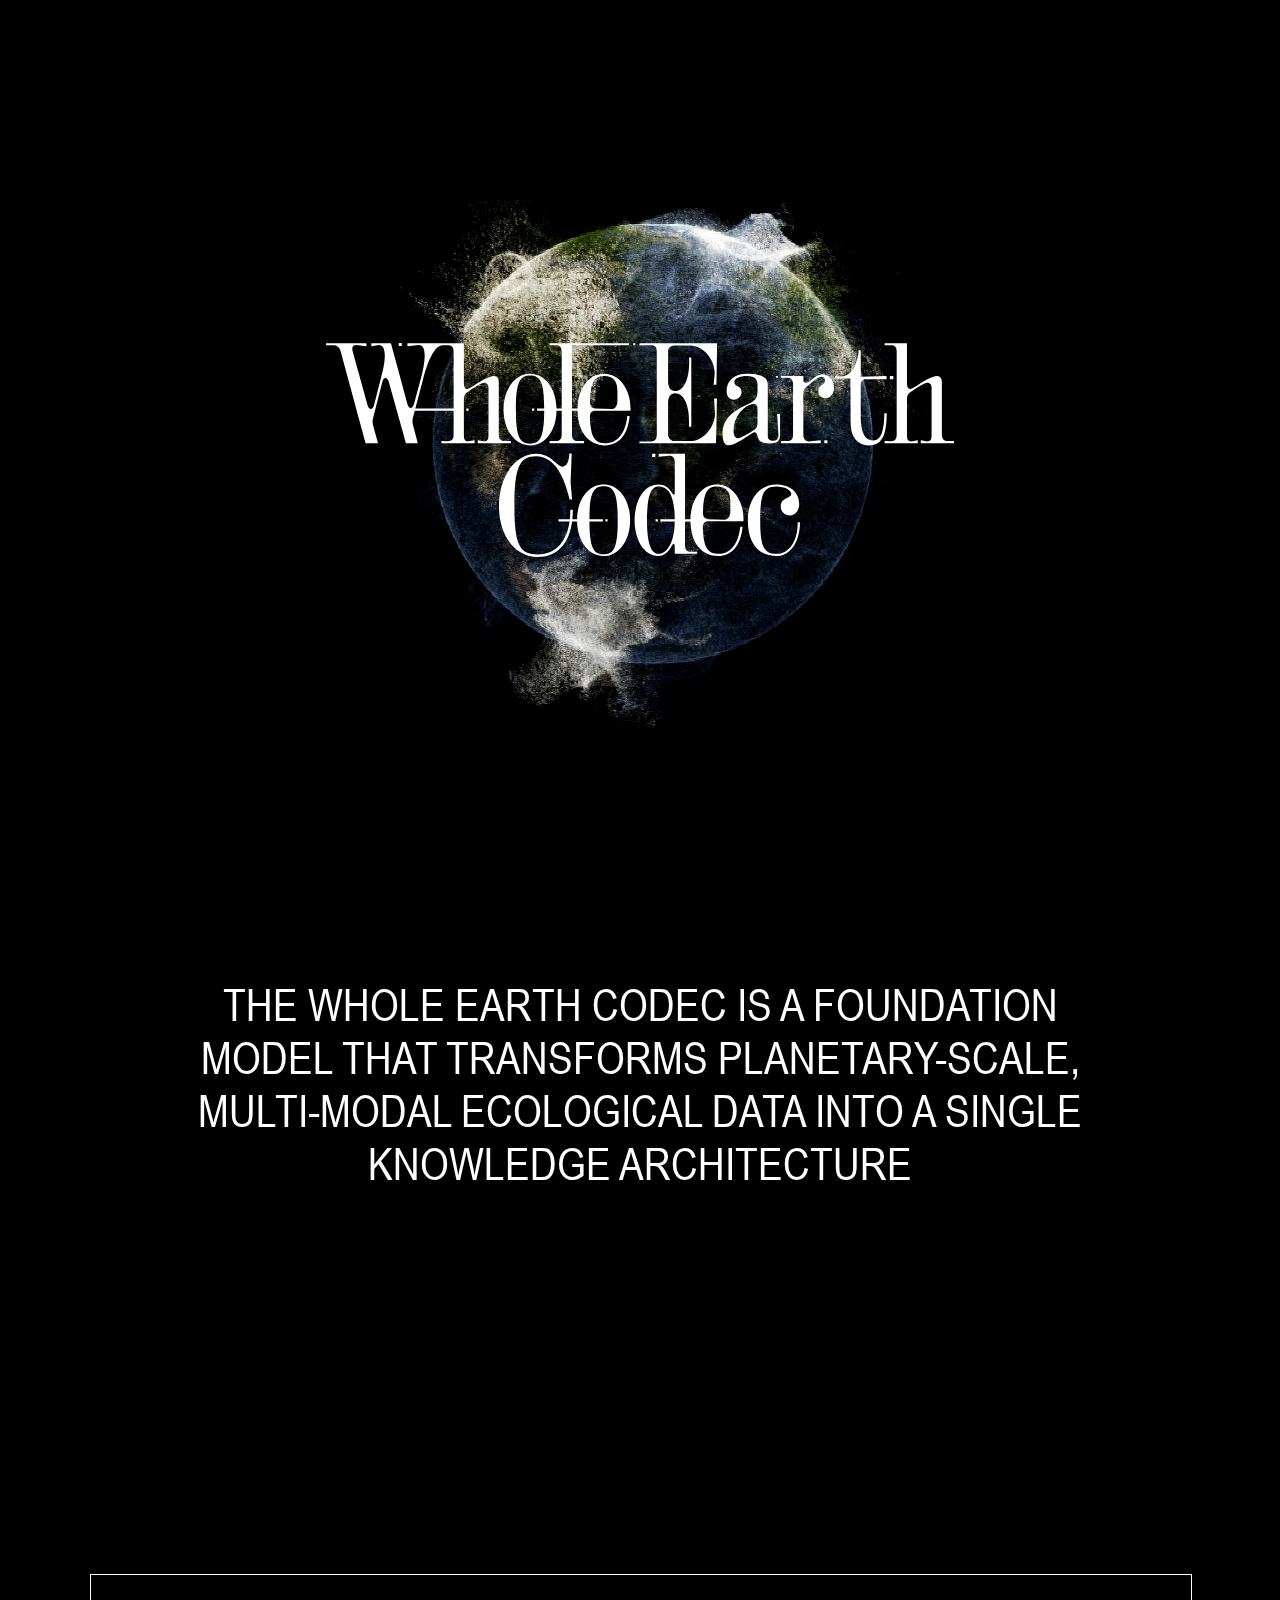
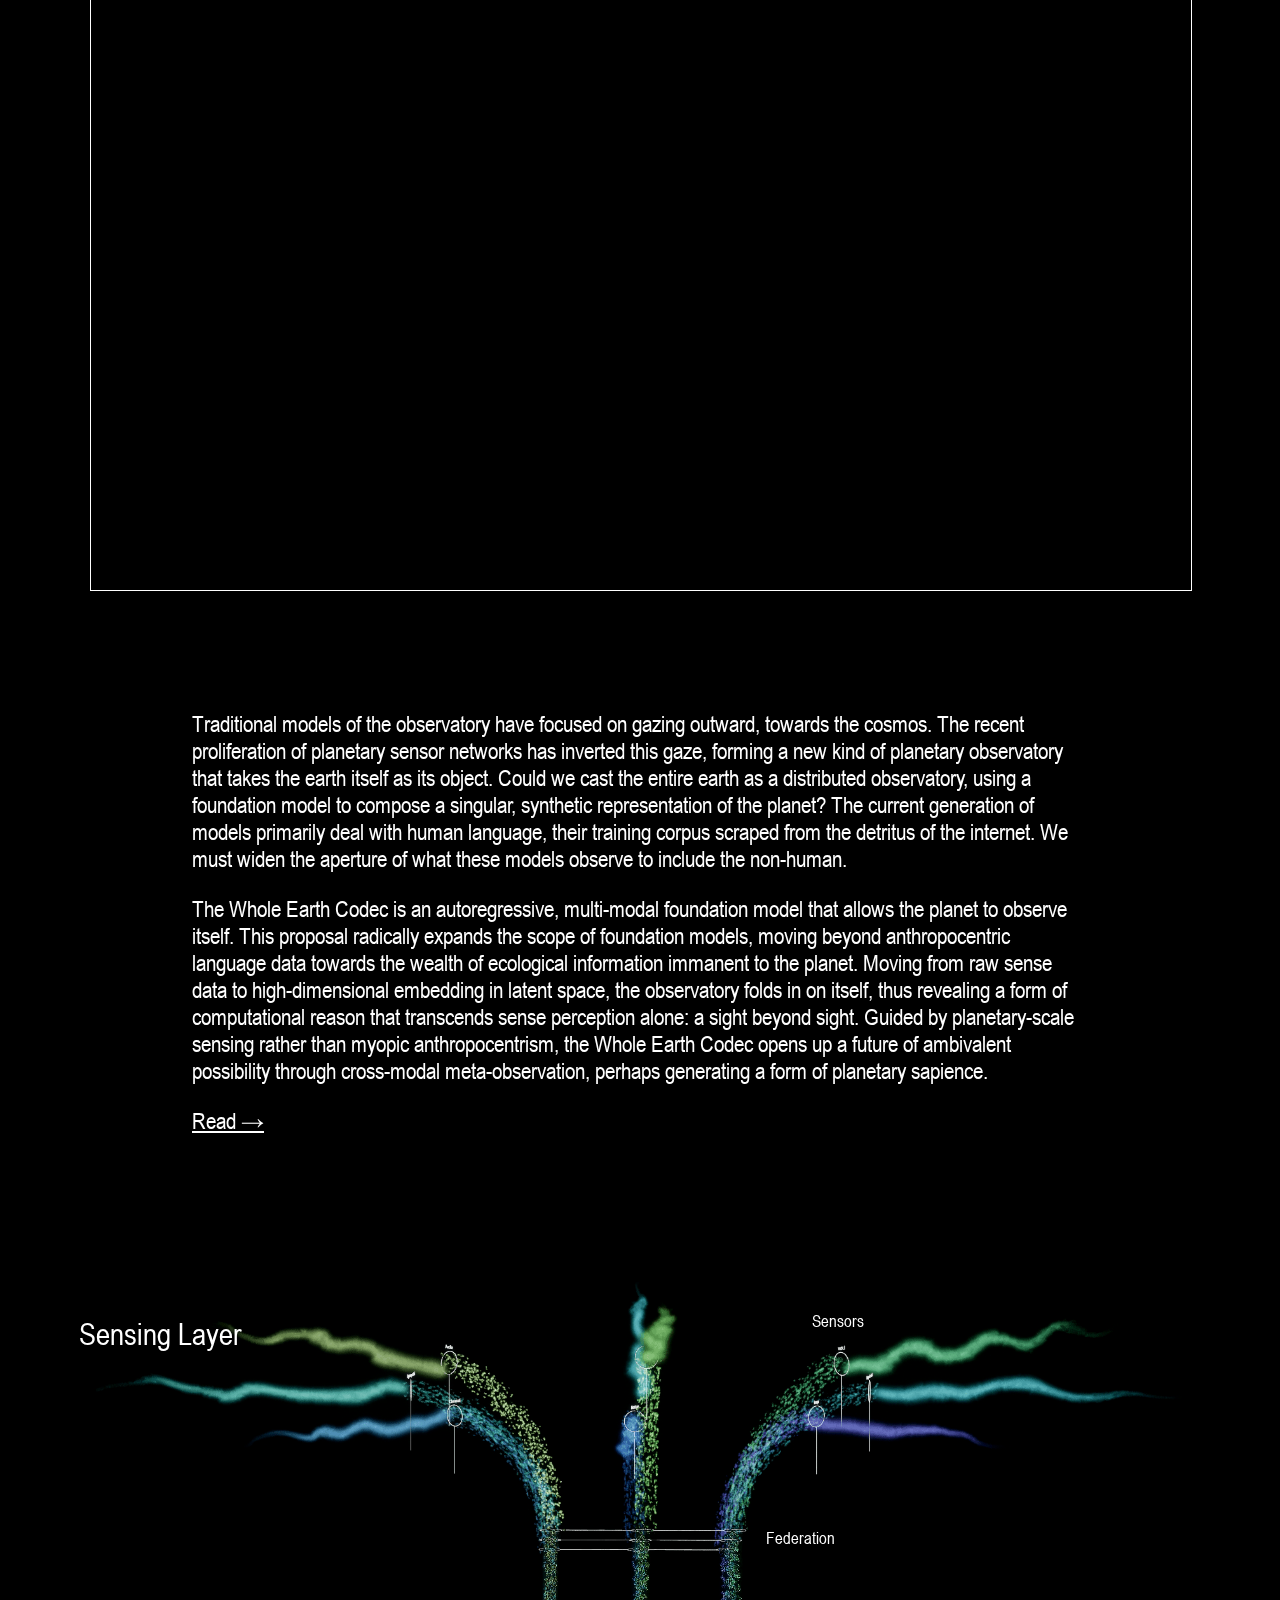
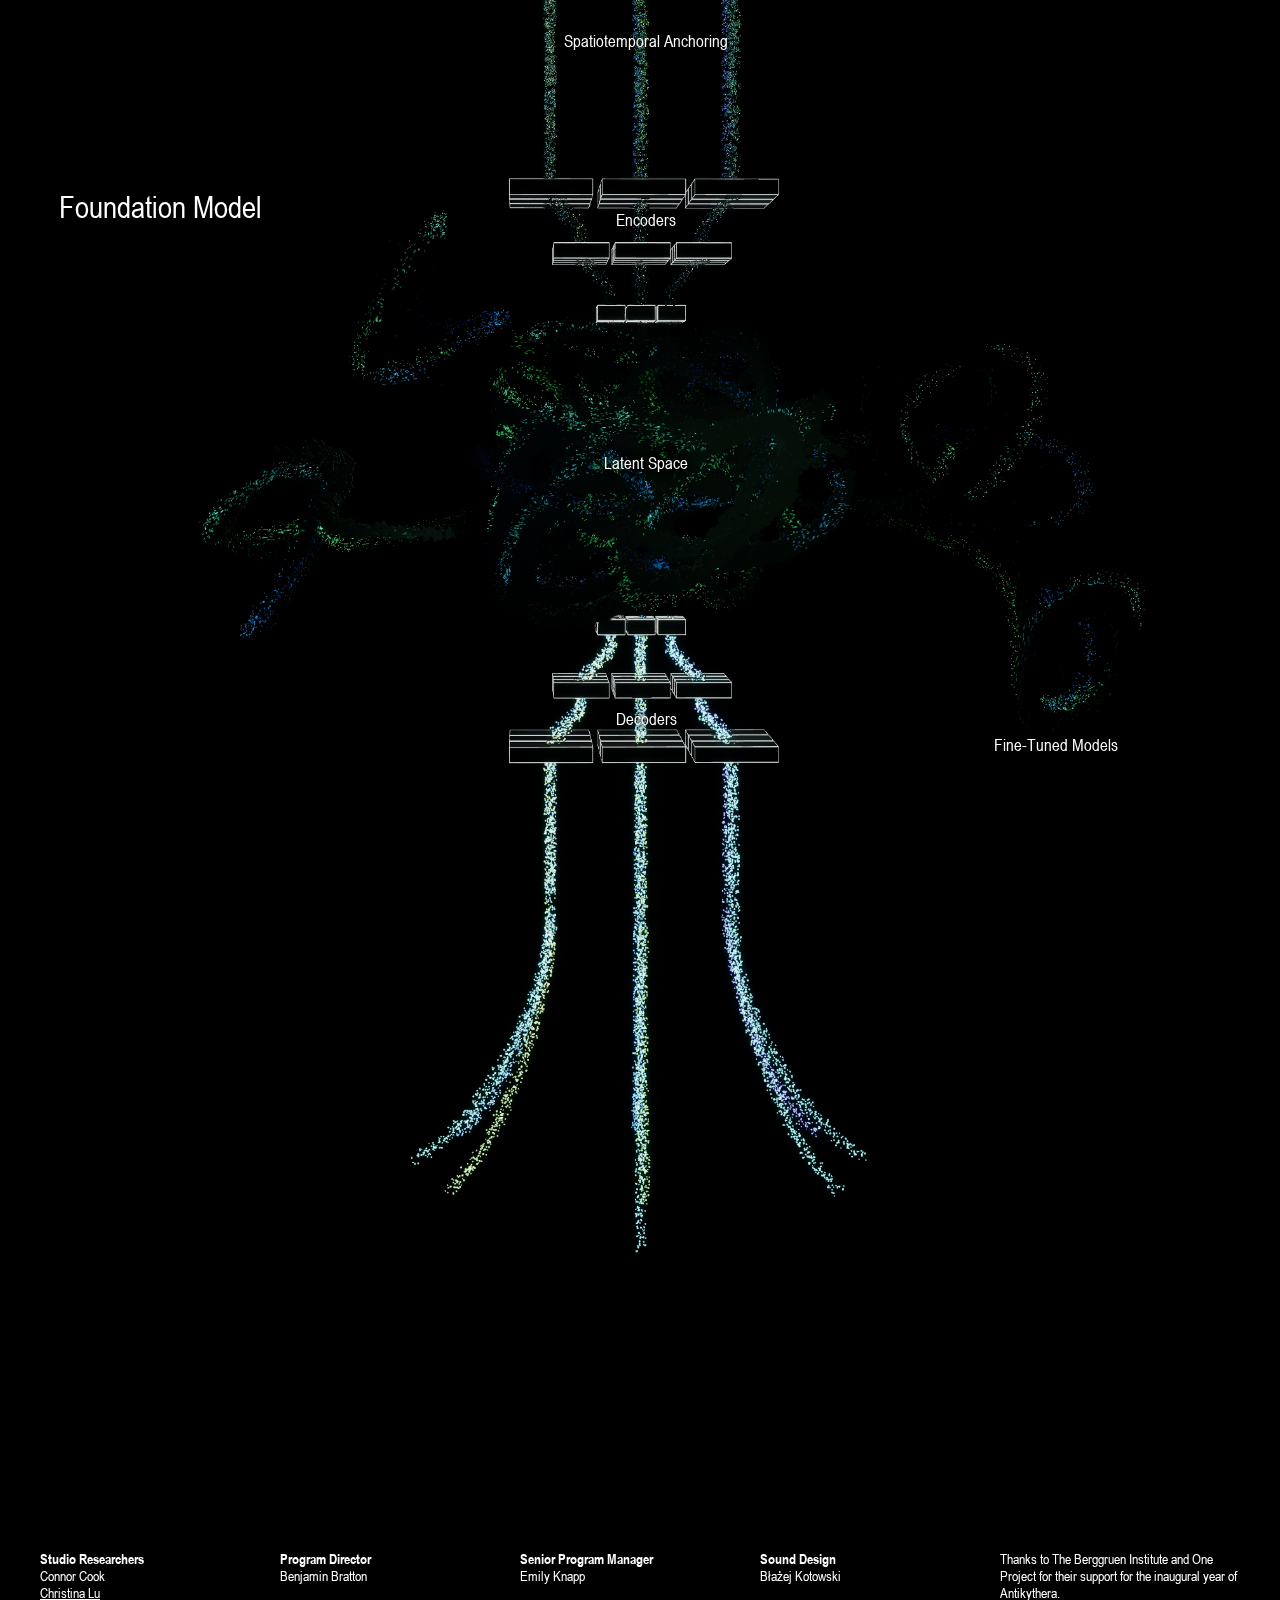
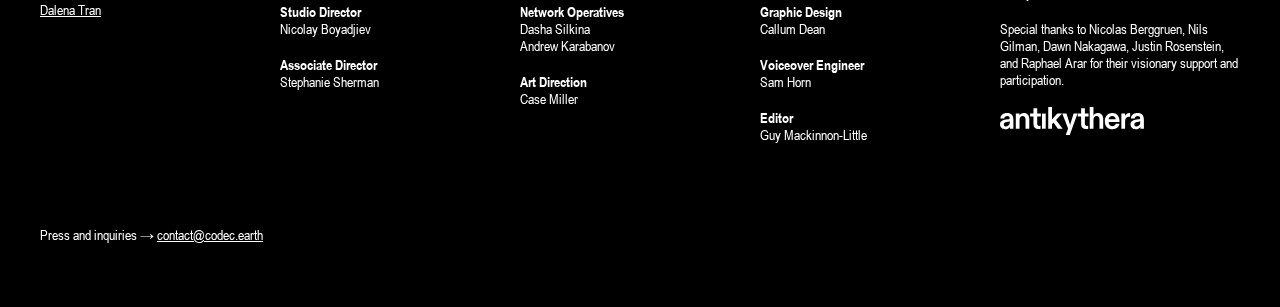
==== index.html @ 3ef12273 "fix typo" ====
<!DOCTYPE html>
<html lang="en">

<head>
  <meta charset="UTF-8">
  <title>Whole Earth Codec</title>
  <meta property="og:title" content="Whole Earth Codec" />
  <meta name="description" content="The Whole Earth Codec is a foundation model that transforms planetary-scale, multi-modal ecological data into a single knowledge architecture." />
  <meta property="og:description" content="The Whole Earth Codec is a foundation model that transforms planetary-scale, multi-modal ecological data into a single knowledge architecture." />
  <meta property="og:image" content="https://codec.earth/img/og.png" />
  <meta http-equiv="X-UA-Compatible" content="IE=edge">
  <meta name="viewport" content="width=device-width, initial-scale=1.0">
  <meta name="theme-color" content="#000000" media="(prefers-color-scheme: light)">
  <meta name="theme-color" content="#000000" media="(prefers-color-scheme: dark)">
  <link rel="icon" type="image/png" sizes="32x32" href="img/favicon_32.png">
  <link rel="icon" type="image/png" sizes="16x16" href="img/favicon_16.png">
  <meta name="theme-color" content="#000000">
  <link rel="stylesheet" href="style.css">
</head>
<body>
  <header>
    <div id="banner" class="hidden">
      <img src="titles/1line-white.svg" />
    </div>
  </header>
  <main>
    <div id="allSections" class="flexCenter">
      <div id="titleSection" class="flexCenter fullWidth">
        <img src="titles/2line-white.svg"/>
        <video id="dissolveClip" class="visible" poster="img/dissolve.png" autoplay muted loop>
          <source src="videos/dissolve.mp4" type="video/mp4">
          <source src="videos/dissolve.webm" type="video/webm">
        </video>
      </div>
      <div class="textSection fullWidth">
        <h1>
          The Whole Earth Codec is a foundation model that transforms planetary-scale, multi-modal ecological data into a single knowledge architecture
        </h1>
      </div>
      <div id="wecVid">
        <iframe src="https://player.vimeo.com/video/840565197?h=8459b67c3d" frameborder="0" allow="autoplay; fullscreen; picture-in-picture"></iframe>
      </div>
      <div class="textSection fullWidth" id="pointsDisappear">
        <p>
          Traditional models of the observatory have focused on gazing outward, towards the cosmos. The recent proliferation of planetary sensor networks has inverted this gaze, forming a new kind of planetary observatory that takes the earth itself as its object. Could we cast the entire earth as a distributed observatory, using a foundation model to compose a singular, synthetic representation of the planet? The current generation of models primarily deal with human language, their training corpus scraped from the detritus of the internet. We must widen the aperture of what these models observe to include the non-human.
        </p>
        <p>
          The Whole Earth Codec is an autoregressive, multi-modal foundation model that allows the planet to observe itself. This proposal radically expands the scope of foundation models, moving beyond anthropocentric language data towards the wealth of ecological information immanent to the planet. Moving from raw sense data to high-dimensional embedding in latent space, the observatory folds in on itself, thus revealing a form of computational reason that transcends sense perception alone: a sight beyond sight. Guided by planetary-scale sensing rather than myopic anthropocentrism, the Whole Earth Codec opens up a future of ambivalent possibility through cross-modal meta-observation, perhaps generating a form of planetary sapience.
        </p>
        <p>
          <a href="./WholeEarthCodec_300823.pdf" target="blank">Read →</a>
        </p>
      </div>
      <div id="diagramSection" class="flexCenter">
        <img src="img/diagram_transparent.png" />
        <div id="sensing" class="highlight">
          <div class="mbtn"></div>
          <div class="label hlabel">
            Sensing Layer
          </div>
        </div>
        <div class="modal">
          <div class="modalBox">
            <h2 class="gridItem">Sensing Layer</h2>
            <div class="close gridItem">
              X
            </div>
            <p class="gridItem">
              The sensing layer is where the multi-modal data of the biosphere is transduced, recorded, and digitized. Its topology is a distributed mesh network containing federated edge devices and regional data centers.
            </p>
          </div>
        </div>

        <div id="fm" class="highlight">
          <div class="mbtn"></div>
          <div class="label hlabel">
            Foundation Model
          </div>
        </div>
        <div class="modal">
          <div class="modalBox">
            <h2 class="gridItem">Foundation Model</h2>
            <div class="close gridItem">
              X
            </div>
            <p class="gridItem">
              Unlike a digital twin, which constructs a mimetic representation of its subject, the Codec uses computational abstractions to access information about the planet that cannot be directly perceived. These abstractions are produced by aggregating sense data within a shared knowledge architecture: the foundation model. 
            </p>
          </div>
        </div>

        <div id="sensors" class="highlight">
          <div class="mbtn"></div>
          <div class="label slabel">
            Sensors
          </div>
        </div>
        <div class="modal">
          <div class="modalBox">
            <h2 class="gridItem">Sensors</h2>
            <div class="close gridItem">
              X
            </div>
            <p class="gridItem">
              Each edge device might consist of different sensors receiving different types of stimuli: image, audio, chemical, lidar, pressure, moisture, magnetic fields. Forms of data produced are just as broad as the forms of sensing.
            </p>
          </div>
        </div>

        <div id="federation" class="highlight">
          <div class="mbtn"></div>
          <div class="label slabel">
            Federation
          </div>
        </div>
        <div class="modal">
          <div class="modalBox">
            <h2 class="gridItem">Federation</h2>
            <div class="close gridItem">
              X
            </div>
            <p class="gridItem">
              Despite processing vast amounts of data, sensitive information is protected through structured transparency. Because of federated learning, the data never leaves the device. Instead, learned weights are pushed to regional data centers.
            </p>
          </div>
        </div>

        <div id="anchoring" class="highlight">
          <div class="mbtn"></div>
          <div class="label slabel">
            Spatiotemporal Anchoring
          </div>
        </div>
        <div class="modal">
          <div class="modalBox">
            <h2 class="gridItem">Spatiotemporal Anchoring</h2>
            <div class="close gridItem">
              X
            </div>
            <p class="gridItem">
              Regardless of modality, a UTC timestamp and GPS satellite signal is attached to each sample. This anchoring allows the model to make associations based on temporal and spatial correlation across modalities.
           </p>
          </div>
        </div>

        <div id="encoders" class="highlight">
          <div class="mbtn"></div>
          <div class="label slabel">
            Encoders
          </div>
        </div>
        <div class="modal">
          <div class="modalBox">
            <h2 class="gridItem">Encoders</h2>
            <div class="close gridItem">
              X
            </div>
            <p class="gridItem">
              Foundation models are pre-trained on a massive corpus of unsupervised data, and the Whole Earth Codec is no different. Separate encoders are trained for each type of data. These encoders transform disparate, multi-modal forms of input into dense, high-dimensional embeddings within a single cross-modal latent space. 
            </p>
          </div>
        </div>

        <div id="latent" class="highlight">
          <div class="mbtn"></div>
          <div class="label slabel">
            Latent Space
          </div>
        </div>
        <div class="modal">
          <div class="modalBox">
            <h2 class="gridItem">Latent Space</h2>
            <div class="close gridItem">
              X
            </div>
            <p class="gridItem">
              Through contrastive learning, the model projects temporally and spatially correlated data into nearby embeddings within the space. The latent space folds and refolds, forming a composite topology of the biosphere.
            </p>
          </div>
        </div>

        <div id="finetuned" class="highlight">
          <div class="mbtn"></div>
          <div class="label slabel">
            Fine-Tuned Models
          </div>
        </div>
        <div class="modal">
          <div class="modalBox">
            <h2 class="gridItem">Fine-Tuned Models</h2>
            <div class="close gridItem">
              X
            </div>
            <p class="gridItem">
              Leveraging the pre-trained baseline, fine-tuning uses a smaller, labeled dataset to update model weights, often for specific capabilities or to address domain shift. The Codec forms the substrate for a rich ecosystem of third-party, fine-tuned models with improved performance on downstream tasks. 
            </p>
          </div>
        </div>

        <div id="decoders" class="highlight">
          <div class="mbtn"></div>
          <div class="label slabel">
            Decoders
          </div>
        </div>
        <div class="modal">
          <div class="modalBox">
            <h2 class="gridItem">Decoders</h2>
            <div class="close gridItem">
              X
            </div>
            <p class="gridItem">
              Decoders of different modalities are then trained by translating the embeddings into sequence predictions. Due to the massive scale of input, the model only makes a single pass over available data.
            </p>
          </div>
        </div>
      </div>

      <div id="creditSection" class="fullWidth">
        <div class="column">
          <div class="box">
            <p>
              <b>Studio Researchers</b><br>
              Connor Cook<br>
              <a href="https://christina.lu">Christina Lu</a><br>
              <a href="https://dalena.me">Dalena Tran</a><br>
            </p>
          </div>
          <div class="box">
            <p>
              <b>Program Director</b><br />
              Benjamin Bratton
            </p>
            <p>
              <b>Studio Director</b><br />
              Nicolay Boyadjiev
            </p>
            <p>
              <b>Associate Director</b><br />
              Stephanie Sherman
            </p>
          </div>
          <div class="box">
            <p>
              <b>Senior Program Manager</b><br />
              Emily Knapp
            </p>
            <p>
              <b>Network Operatives</b><br />
              Dasha Silkina<br />
              Andrew Karabanov
            </p>
            <p>
              <b>Art Direction</b><br />
              Case Miller
            </p>
          </div>
        </div>
        <div class="column">
          <div class="box">
            <p>
              <b>Sound Design</b><br />
              Błażej Kotowski
            </p>
            <p>
              <b>Graphic Design</b><br />
              Callum Dean
            </p>
            <p>
              <b>Voiceover Engineer</b><br />
              Sam Horn
            </p>
            <p>
              <b>Editor</b><br />
              Guy Mackinnon-Little
            </p>
          </div>
          <div id="thanks" class="box">
            <p>
              Thanks to The Berggruen Institute and One Project for their support for the inaugural year of Antikythera.
            </p>
            <p>
              Special thanks to Nicolas Berggruen, Nils Gilman, Dawn Nakagawa, Justin Rosenstein, and Raphael Arar for their visionary support and participation.
            </p>
            <a href="https://antikythera.org"><img src="img/antikythera.svg" /></a>
          </div>
        </div>
      </div>
      <div id="email" class="fullWidth">
        <span>Press and inquiries → <u>contact</u></span><span style="display:none;">no scraping</span><u><span>@</span><span>codec.earth</span></u>
      </div>
    </div>
  </main>
</body>
<script src="js/modal.js"></script>
<script src="js/scroll.js"></script>
<script src="js/responsive.js"></script>
</html>
---- style.css ----
/* FONTS */

@font-face {
    font-family: Netbus;
    src: url(fonts/Netbus.woff);
    font-weight: normal;
}

@font-face {
    font-family: Arial;
    src: url(fonts/ArialNarrow.ttf);
    font-stretch: condensed;
    font-weight: normal;
}

@font-face {
    font-family: Arial;
    src: url(fonts/ArialNarrow-Bold.ttf);
    font-stretch: condensed;
    font-weight: bold;
}

@font-face {
    font-family: Arial;
    src: url(fonts/ArialNarrow-Italic.ttf);
    font-stretch: condensed;
    font-style: italic;
}

/* SHARED */
::-webkit-scrollbar {
  width: 0.3rem;
  filter: none;
}

::-webkit-scrollbar-track {
  filter: none;
  background-color: rgba(0, 0, 0, 0.1);
}

::-webkit-scrollbar-thumb {
  filter: none;
  background-color: darkgrey;
  border-radius: 0.5rem;
}

html, body {
    font-family: Arial;
    font-stretch: condensed;
    font-weight: normal;
    color: #fff;
    font-size: 24px;
    margin: 0px;
    width: 100vw;
    overflow-x: hidden;
}

body {
  background: #000;
}

img {
  max-width: 100%;
  height: auto;
}

a {
  cursor: pointer;
  color: inherit;
  text-decoration: inherit;
  transition: all .7s ease;
  -webkit-transition: all .7s ease;
}

a:hover {
  transition: all .7s ease;
  -webkit-transition: all .7s ease;
  filter: blur(0.1rem);
}

.flexCenter {
  display: flex;
  justify-content: center;
  align-items: center;
  flex-direction: column;
}

.textSection {
  display: block;
  margin: 2rem 0;
}

.visible {
  opacity: 1;
  transition: all 0.3s ease-in;
}

.hidden {
  opacity: 0;
  transition: all 0.7s ease-out;
}

.fullWidth {
  width: 90%;
}

/* FLOATING TITLE BANNER */
#banner {
  display: flex;
  justify-content: center;
  align-items: center;
  position: fixed;
  top: 0;
  width: 100%;
  z-index: 50;
  background-image: linear-gradient(black 60%, rgba(0, 0, 0, 0) 100%);
  pointer-events: none;
}

#banner > img {
  width: 60%;
  margin-top: 6vw;
  margin-bottom: 15vw;
}

/* TITLE LANDING */
#titleSection {
  height: 100vh;
}

#titleSection > img {
  width: 100%;
}

#dissolveClip {
  position: fixed;
  z-index: -5;
  width: 160%;
  margin-top: 2vh;
  margin-left: 2vw;
}

/* TAGLINE TEXT */
h1 {
  text-align: center;
  text-transform: uppercase;
  font-size: 1rem;
  font-weight: normal;
  text-shadow: 0 0 0.2rem #000, 0 0 0.5rem #000;
}

/* VIDEO */
#wecVid {
  position: relative;
  width: 100%;
  padding-top: 55.9%;
}

iframe {
  position: absolute;
  top: 5%;
  left: 5%;
  width: 90%;
  height: 90%;
  border: solid 1px white;
}

/* PROJECT DESCRIPTION */
p {
  font-size: 0.9rem;
  text-shadow: 0 0 0.2rem #000, 0 0 0.5rem #000;
}

p > a {
  text-decoration: underline;
  text-shadow: none;
}

/* WEC DIAGRAM */
#diagramSection {
  position: relative;
}

#diagramSection > img {
  z-index: 0;
}

.highlight {
  cursor: pointer;
  position: absolute;
  z-index: 10;
}

.mbtn {
  width: 3vw;
  height: 3vw;
  border-radius: 50%;
  background-color: #fff;
  left: 50%;
  top: 50%;
  transform: translate(-50%, -50%);
}

.label {
  display: none;
  text-shadow: 0 0 0.2rem #000, 0 0 0.5rem #000;
  cursor: pointer;
  transition: all .7s ease;
  -webkit-transition: all .7s ease;
}

/* DIAGRAM MODAL */
.modal {
  display: none;
  position: absolute;
  z-index: 30;
  left: 0;
  top: 0;
  width: 100vw;
  height: auto;
  overflow: auto;
  pointer-events: none;
}

.modalBox {
  background-color: rgba(0, 0, 0, 0.6);
  width: 90%;
  max-width: 16rem;
  height: auto;
  display: grid;
  grid-template-columns: 9fr 1fr;
  border: solid 1px white;
  grid-gap: 0;
  margin: 0 auto;
  pointer-events: all;
}

.gridItem {
  font-size: 0.7rem;
  margin: 0;
  padding: 0.45rem;
}

.modalBox > p {
  grid-column: 1/3;
  border-top: solid 1px white;
}

.modalBox > h2 {
  border-right: solid 1px white;
}

.close {
  text-align: center;
  transition: all .7s ease;
  -webkit-transition: all .7s ease;
}

.close:hover {
  cursor: pointer;
  transition: all .7s ease;
  -webkit-transition: all .7s ease;
  filter: blur(0.1rem);
}

/* DIAGRAM LABEL POSITIONS */

#sensing {
  top: 26vw;
  left: 12vw;
}

#fm {
  top: 56vw;
  left: 12vw;
}

#sensors {
  top: 9vw;
  left: 70vw;
}

#federation {
  top: 30vw;
  left: 64vw;
}

#anchoring {
  top: 41vw;
  left: 51vw;
}

#encoders {
  top: 56vw;
  left: 51vw;
}

#latent {
  top: 80vw;
  left: 51vw;
}

#finetuned {
  top: 106vw;
  left: 87vw;
}

#decoders {
  top: 101vw;
  left: 51vw;
}

/* CREDIT SECTION */

#creditSection {
  margin-top: 20vw;
  display: flex;
  justify-content: space-between;
}

.box > p {
  font-size: 0.6rem;
  margin-block-start: 0;
  margin-block-end: 0.8rem;
}

.box img {
  width: 80%;
}

.column {
  flex: 1;
  display: flex;
  flex-direction: column;
}

#email {
  font-size: 0.6rem;
  margin: 15vw 0;
}

/* RESPONSIVE */

/* Medium devices such as tablets (720px and up) */
@media only screen and (min-width: 45rem) {
  h1 {
    font-size: 1.7rem;
  }

  p {
    font-size: 1rem;
  }

  #banner > img {
    margin-top: 4vw;
    margin-bottom: 8vw;
  }

  .mbtn {
    width: 2vw;
    height: 2vw;
  }

  .modal {
    width: 48vw;
  }

  .modalBox {
    width: 99%;
  }

  .gridItem {
    font-size: 0.8rem;
  }

  .box > p {
    font-size: 0.8rem;
  }

  #email {
    font-size: 0.8rem;
  }
}

/* Large devices such as laptops (1024px and up) */
@media only screen and (min-width: 64rem) {
  .fullWidth {
    width: 70%;
  }

  #banner {
    justify-content: flex-start;
    background-image: linear-gradient(black 50%, rgba(0, 0, 0, 0) 100%);
  }

  #banner > img {
    width: 30%;
    margin-top: 1vw;
    margin-bottom: 3vw;
    padding-left: 1vw;
  }

  #titleSection > img {
    width: 70%;
  }

  #dissolveClip {
    width: 90%;
  }

  h1 {
    font-size: 3.5vw;
  }

  p {
    font-size: 1.8vw;
  }

  #wecVid {
    margin-top: 20vw;
  }

  #diagramSection {
    width: 85%;
  }

  .modal {
    width: 30vw;
  }

  .hlabel {
    font-size: 2.4vw;
  }

  .slabel {
    font-size: 1.3vw;
  }

  .label {
    left: 50%;
    top: 50%;
    transform: translate(-50%, -50%);
    text-shadow: 0 0 0.2rem #000, 0 0 0.5rem #000;
    -webkit-animation: flickerGlow 1s ease-in-out infinite alternate;
    animation: flickerGlow 1s ease-in-out infinite alternate;
  }

  @-webkit-keyframes glow {
    from {
      text-shadow: 0 0 0.2rem #000, 0 0 0.5rem #000;
    }
    to {
      text-shadow: 0 0 0.5rem #fff, 0 0 0.8rem #fff;
    }
  }

  @-webkit-keyframes flickerGlow {
    from {
      text-shadow: 0 0 0.2rem #000, 0 0 0.5rem #000;
    }
    to {
      text-shadow: 0 0 0.5rem #fff, 0 0 0.8rem #fff;
    }
  }

  .modalBox > h2, .close {
    font-size: 1.8vw;
  }

  .modalBox > p {
    font-size: 1.3vw;
  }

  #sensing {
    top: 10vw;
    left: 5vw;
  }

  #fm {
    top: 47vw;
    left: 5vw;
  }

  #sensors {
    top: 9vw;
    left: 58vw;
  }

  #federation {
    top: 26vw;
    left: 55vw;
  }

  #anchoring {
    top: 34vw;
    left: 43vw;
  }

  #encoders {
    top: 48vw;
    left: 43vw;
  }

  #latent {
    top: 67vw;
    left: 43vw;
  }

  #finetuned {
    top: 89vw;
    left: 75vw;
  }

  #decoders {
    top: 87vw;
    left: 43vw;
  }

  #creditSection {
    justify-content: center;
  }

  #thanks {
    width: 22vw;
  }

  .box {
    width: 15vw;
    margin: 0 1vw;
  }

  .column {
    flex: none;
    flex-direction: row;
  }

  .box > p {
    font-size: 1.1vw;
  }

  .box img {
    width: 60%;
  }

  #email {
    width: 90vw;
    margin: 5vw 0;
    font-size: 1.1vw;
  }

}

/* Largest devices such as desktops (1280px and up) */
@media only screen and (min-width: 80rem) {
  iframe {
    top: 7%;
    left: 7%;
    width: 86%;
    height: 86%;
  }

  .modalBox {
    width: 16rem;
  }

  .modalBox > h2, .close {
    font-size: 1rem;
  }

  .modalBox > p {
    font-size: 0.8rem;
  }

  #creditSection {
    justify-content: center;
  }

  #thanks {
    width: 10rem;
  }

  .box {
    width: 6rem;
    margin: 0 2rem;
  }

  .column {
    flex: none;
    flex-direction: row;
  }

  .box > p {
    font-size: 0.6rem;
  }

  .box img {
    width: 60%;
  }

  #email {
    width: 50rem;
    margin: 5vw 0;
    font-size: 0.6rem;
  }
}
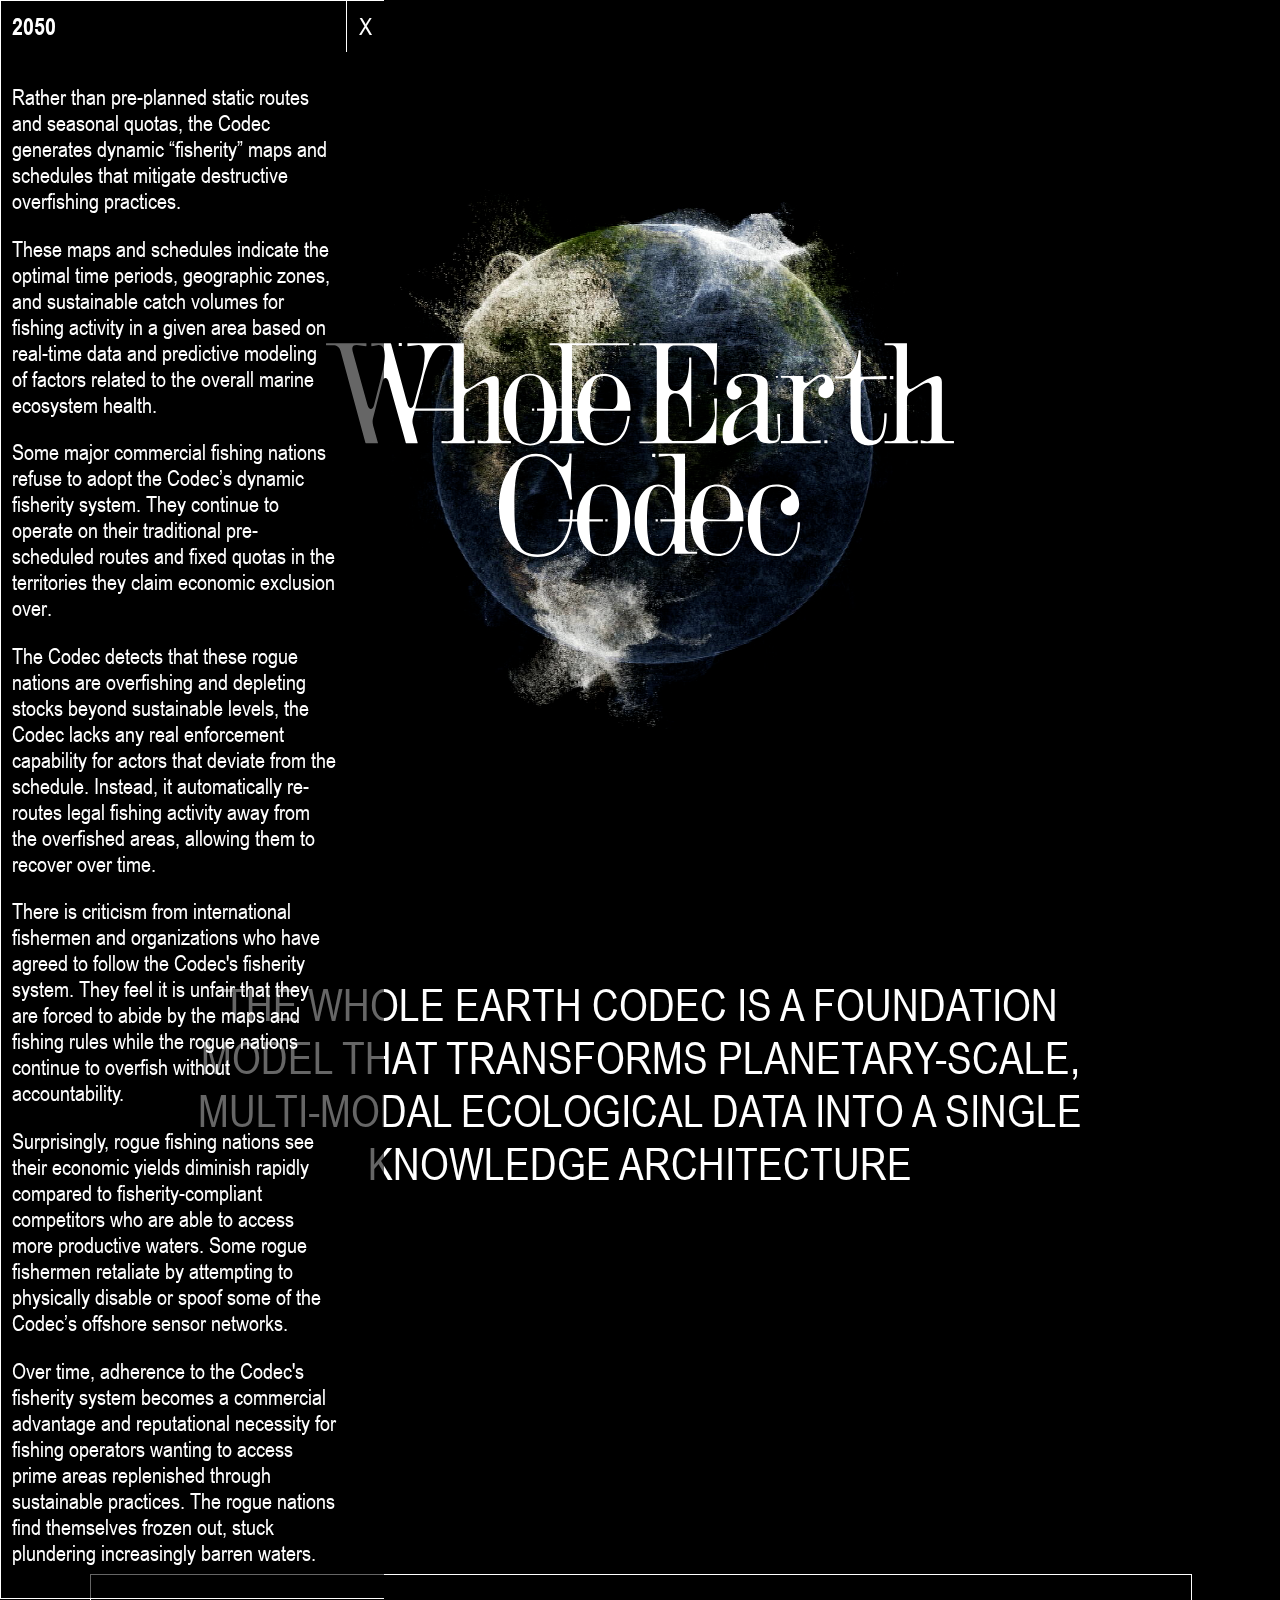
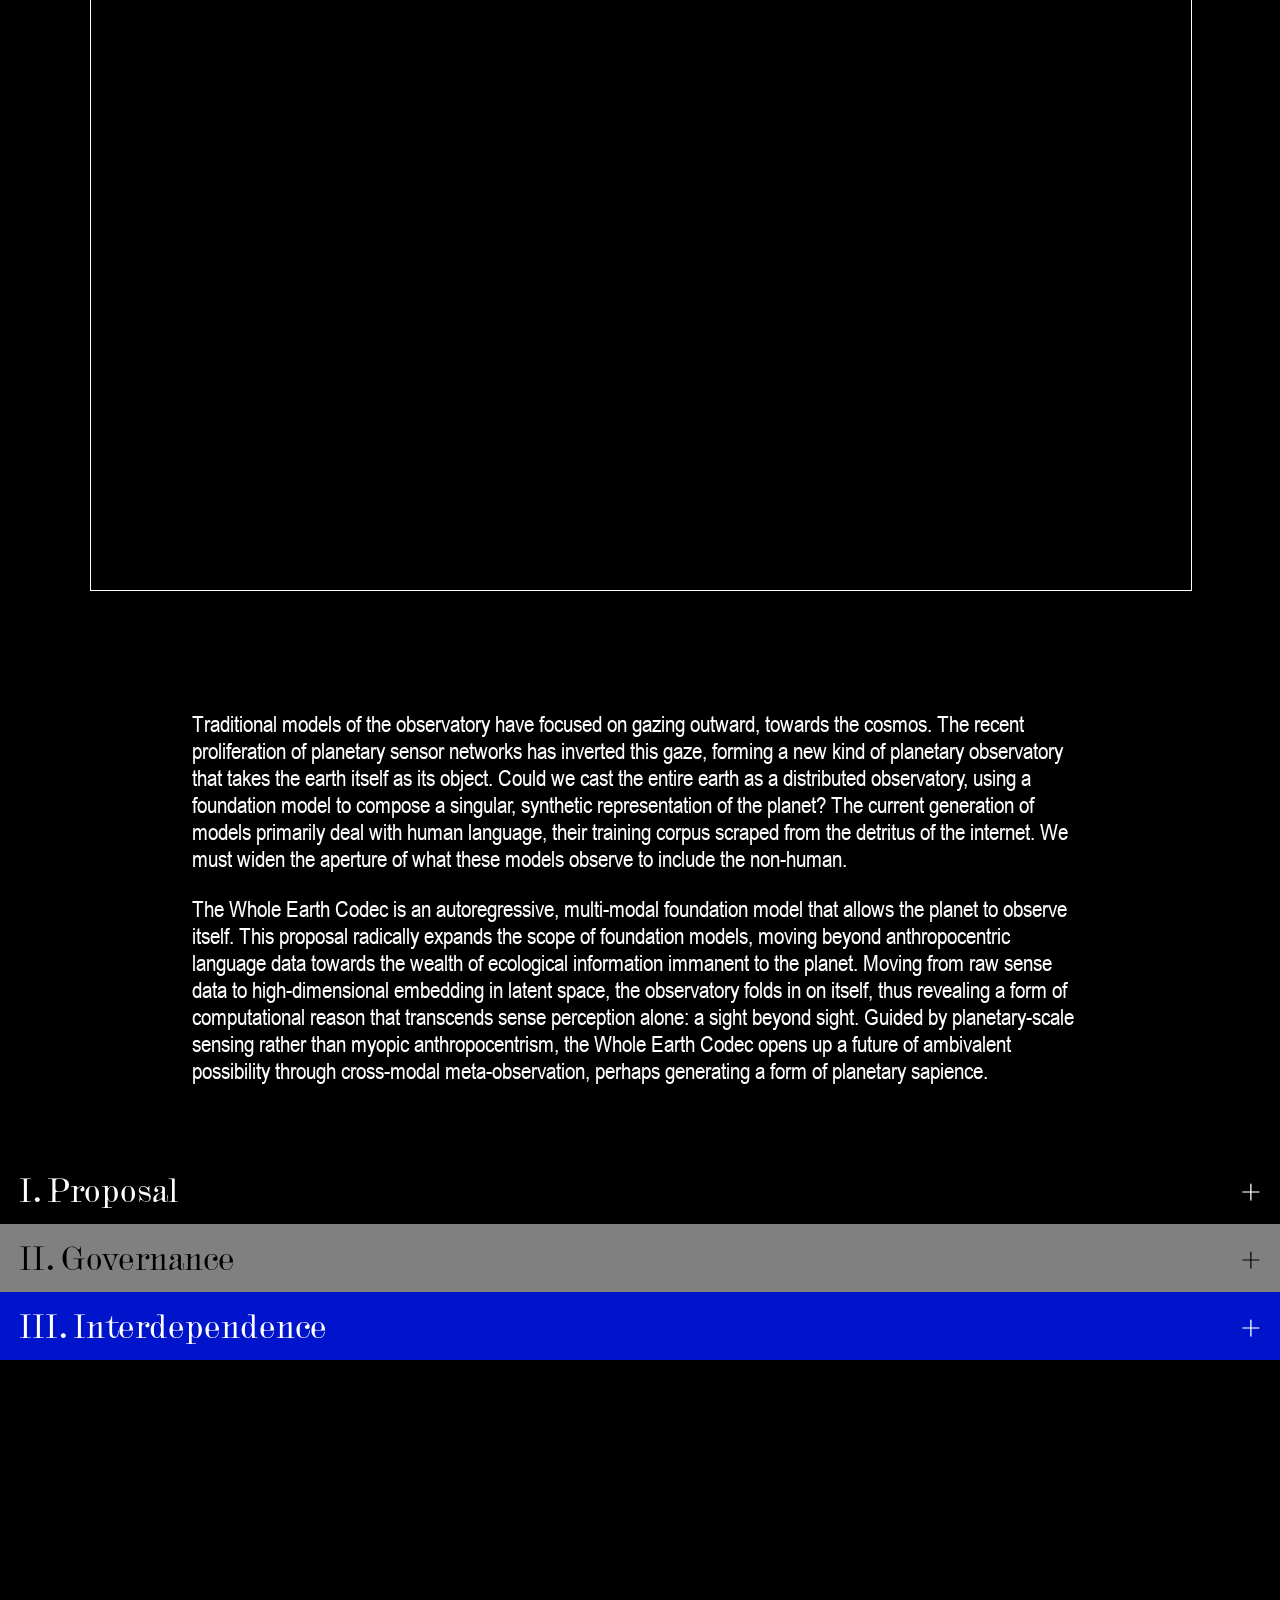
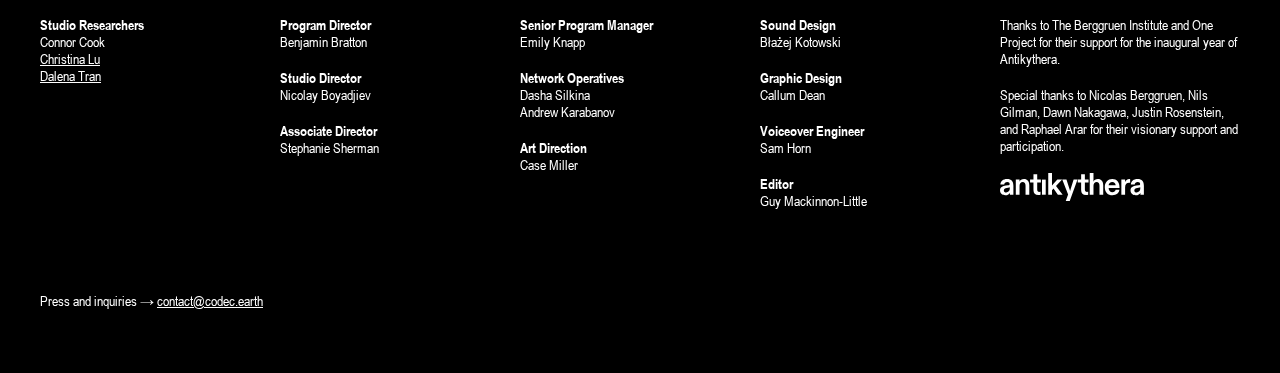
==== commit 59ab6f81: "add governance and interdependence section to main page" ====
--- a/index.html
+++ b/index.html
@@ -15,6 +15,9 @@
   <link rel="icon" type="image/png" sizes="32x32" href="img/favicon_32.png">
   <link rel="icon" type="image/png" sizes="16x16" href="img/favicon_16.png">
   <meta name="theme-color" content="#000000">
+  <link rel="preconnect" href="https://fonts.googleapis.com">
+  <link rel="preconnect" href="https://fonts.gstatic.com" crossorigin>
+  <link href="https://fonts.googleapis.com/css2?family=Playfair+Display:ital@0;1&display=swap" rel="stylesheet">
   <link rel="stylesheet" href="style.css">
 </head>
 <body>
@@ -47,171 +50,530 @@
         <p>
           The Whole Earth Codec is an autoregressive, multi-modal foundation model that allows the planet to observe itself. This proposal radically expands the scope of foundation models, moving beyond anthropocentric language data towards the wealth of ecological information immanent to the planet. Moving from raw sense data to high-dimensional embedding in latent space, the observatory folds in on itself, thus revealing a form of computational reason that transcends sense perception alone: a sight beyond sight. Guided by planetary-scale sensing rather than myopic anthropocentrism, the Whole Earth Codec opens up a future of ambivalent possibility through cross-modal meta-observation, perhaps generating a form of planetary sapience.
         </p>
-        <p>
-          <a href="./WholeEarthCodec_300823.pdf" target="blank">Read →</a>
-        </p>
-      </div>
-      <div id="diagramSection" class="flexCenter">
-        <img src="img/diagram_transparent.png" />
-        <div id="sensing" class="highlight">
-          <div class="mbtn"></div>
-          <div class="label hlabel">
-            Sensing Layer
+      </div>
+
+      <button type="button" id="bPhase1" class="collapsible">I. Proposal<div class="cIcon">+</div></button>
+      <div id="phase1" class="expand">
+        <div class="cContent flexCenter">
+          <div class="fullWidth">
+            <h3>Inverting the Observatory</h3>
+            <p>
+              On April 10, 2019, the Event Horizon Telescope produced the first ever “image” of a black hole. To do so, a global network of telescopes together formed a camera whose aperture spanned the width of the planet. In contrast to earlier observatories, this planetary-scale observatory enables a form of sight that transcends the bounded locality of the site: <b>a sight beyond site</b>.
+            </p>
+            <p>
+              This planetary vision is only possible via the synthetic operations of computation. Computation transforms raw sense data from the distributed observatory into inductive reasoning, producing a form of sight that transcends the immediate act of seeing: <b>a sight beyond sight</b>.
+            </p>
+            <p>
+              Planetary-scale computation decouples observation from the observer. Like the Event Horizon Telescope, the recent proliferation of terrestrial sensor networks renders the entire Earth a giant observatory. 
+            </p>
+            <p>
+              Rather than looking outwards towards the cosmos, these sensors invert the gaze, taking the Earth as their object of observation. 
+            </p>
+            <p>
+              Fragmented sensors have been deployed to sense the planet, but less attention has been paid towards aggregating and analyzing this data at planetary-scale. Realizing the full potential of this distributed observatory requires both the sensory mechanisms for gathering data and the computational mechanisms for processing it. 
+            </p>
+            <p>
+              Foundation models may enable this synthesis. Trained on vast amounts of data via unsupervised learning, foundation models accumulate a body of general knowledge that can then be fine-tuned for downstream tasks. 
+            </p>
+            <p>
+              Despite their massive scale, the training corpus of existing foundation models reflects a mere fraction of possible data, scraped from the detritus of the internet. Language, let alone human culture, is only a subset of the wealth of information immanent to the biosphere. The aperture of what these models observe should widen to include the ecological and the nonhuman.
+            </p>
+            <p>
+              There is nothing, however, that limits potential foundation models to text alone. The planet produces stimuli in the form of energy, particles, waves, and fields. Transduced by machine sensors, these signals provide a potential multi-modal input for models. 
+            </p>
+            <p>
+              Current foundation models demonstrate emergent capabilities derived from hidden associations within the vastness of their training data. Integrating multi-modal data from the biosphere into a single knowledge architecture might enable an emergent planetary intelligence, bypassing anthropocentric biases to discover new resonance across modalities. 
+            </p>
+            <p>
+              Enter the Whole Earth Codec, a foundation model that integrates myriad streams of ecological data from the Earth and allows the planet to observe itself.
+            </p>
+            <h3>Folding the Gaze</h3>
+            <p>
+              Central to transformer architecture, which underpins the large language models of today, is the self-attention mechanism. The model learns the importance of each token in a given sequence relative to others, computing the “attention” it should pay and forming a contextualized representation of the sequence. 
+            </p>
+            <p>
+              When the distributed observatory of the Whole Earth Codec inverts the planet’s gaze, it begins an analogous process of self-observation. Just as a transformer learns to pay attention to parts of its input sequence, the Codec learns to observe important cross-modal qualities of the planet. It allows the Earth to observe itself observing itself.
+            </p>
+            <p>
+              Through this recursive process, the Codec learns to capture dependencies between its myriad inputs. It synthesizes multiple modalities and detects hidden patterns within them. This is not the panopticon-like surveillance of an external subject, but rather the observation of a model turned inwards. 
+            </p>
+            <p>
+              This internal observation is made possible by the dual operations of encoding and embedding. Encoding the syntactical structure of input data via the assignment of tokens unites a variety of sensory inputs within a shared representational space. Bioacoustic audio data can be compared to atmospheric pollutants, for example, due to the fact that both can be understood as possessing patterns, also known as syntax, which are then encoded as tokens. This encoding renders any phenomenon computable. 
+            </p>
+            <p>
+              The act of embedding, wherein tokens are mapped to high-dimensional vector representations, allows for the discovery of hidden patterns. In the case of LLMs, abstract concepts such as tone or sentiment are detected in the high-dimensional topology of the embedding space. “Semantic ascent” occurs via the passage through the subsequent layers of the neural net. 
+            </p>
+            <p>
+              What currently imperceptible, high-level concepts might emerge from embedding the biosphere? Observation moves its gaze away from data alone, towards syntactical relations in high-dimensional latent space. The observatory folds inward, enabling a form of computational reason that transcends the immediacy of sense perception: sight beyond sight.
+            </p>
+            <h3>Assembling the Codec</h3>
+            <p>
+              The Whole Earth Codec is an autoregressive foundation model trained across multiple modalities, which enables comprehension across disparate forms of data and allows an expansive planetary intelligence to emerge. 
+            </p>
+          </div>
+          <div id="diagramSection" class="flexCenter">
+            <img src="img/diagram_transparent.png" />
+            <div id="sensing" class="highlight">
+              <div class="mbtn"></div>
+              <div class="label hlabel">
+                Sensing Layer
+              </div>
+            </div>
+            <div class="modal">
+              <div class="modalBox">
+                <h2 class="gridItem">Sensing Layer</h2>
+                <div class="close gridItem">
+                  X
+                </div>
+                <p class="gridItem">
+                  The sensing layer is where the multi-modal data of the biosphere is transduced, recorded, and digitized. Its topology is a distributed mesh network containing federated edge devices and regional data centers.
+                </p>
+              </div>
+            </div>
+    
+            <div id="fm" class="highlight">
+              <div class="mbtn"></div>
+              <div class="label hlabel">
+                Foundation Model
+              </div>
+            </div>
+            <div class="modal">
+              <div class="modalBox">
+                <h2 class="gridItem">Foundation Model</h2>
+                <div class="close gridItem">
+                  X
+                </div>
+                <p class="gridItem">
+                  Unlike a digital twin, which constructs a mimetic representation of its subject, the Codec uses computational abstractions to access information about the planet that cannot be directly perceived. These abstractions are produced by aggregating sense data within a shared knowledge architecture: the foundation model. 
+                </p>
+              </div>
+            </div>
+    
+            <div id="sensors" class="highlight">
+              <div class="mbtn"></div>
+              <div class="label slabel">
+                Sensors
+              </div>
+            </div>
+            <div class="modal">
+              <div class="modalBox">
+                <h2 class="gridItem">Sensors</h2>
+                <div class="close gridItem">
+                  X
+                </div>
+                <p class="gridItem">
+                  Each edge device might consist of different sensors receiving different types of stimuli: image, audio, chemical, lidar, pressure, moisture, magnetic fields. Forms of data produced are just as broad as the forms of sensing.
+                </p>
+              </div>
+            </div>
+    
+            <div id="federation" class="highlight">
+              <div class="mbtn"></div>
+              <div class="label slabel">
+                Federation
+              </div>
+            </div>
+            <div class="modal">
+              <div class="modalBox">
+                <h2 class="gridItem">Federation</h2>
+                <div class="close gridItem">
+                  X
+                </div>
+                <p class="gridItem">
+                  Despite processing vast amounts of data, sensitive information is protected through structured transparency. Because of federated learning, the data never leaves the device. Instead, learned weights are pushed to regional data centers.
+                </p>
+              </div>
+            </div>
+    
+            <div id="anchoring" class="highlight">
+              <div class="mbtn"></div>
+              <div class="label slabel">
+                Spatiotemporal Anchoring
+              </div>
+            </div>
+            <div class="modal">
+              <div class="modalBox">
+                <h2 class="gridItem">Spatiotemporal Anchoring</h2>
+                <div class="close gridItem">
+                  X
+                </div>
+                <p class="gridItem">
+                  Regardless of modality, a UTC timestamp and GPS satellite signal is attached to each sample. This anchoring allows the model to make associations based on temporal and spatial correlation across modalities.
+              </p>
+              </div>
+            </div>
+    
+            <div id="encoders" class="highlight">
+              <div class="mbtn"></div>
+              <div class="label slabel">
+                Encoders
+              </div>
+            </div>
+            <div class="modal">
+              <div class="modalBox">
+                <h2 class="gridItem">Encoders</h2>
+                <div class="close gridItem">
+                  X
+                </div>
+                <p class="gridItem">
+                  Foundation models are pre-trained on a massive corpus of unsupervised data, and the Whole Earth Codec is no different. Separate encoders are trained for each type of data. These encoders transform disparate, multi-modal forms of input into dense, high-dimensional embeddings within a single cross-modal latent space. 
+                </p>
+              </div>
+            </div>
+    
+            <div id="latent" class="highlight">
+              <div class="mbtn"></div>
+              <div class="label slabel">
+                Latent Space
+              </div>
+            </div>
+            <div class="modal">
+              <div class="modalBox">
+                <h2 class="gridItem">Latent Space</h2>
+                <div class="close gridItem">
+                  X
+                </div>
+                <p class="gridItem">
+                  Through contrastive learning, the model projects temporally and spatially correlated data into nearby embeddings within the space. The latent space folds and refolds, forming a composite topology of the biosphere.
+                </p>
+              </div>
+            </div>
+    
+            <div id="finetuned" class="highlight">
+              <div class="mbtn"></div>
+              <div class="label slabel">
+                Fine-Tuned Models
+              </div>
+            </div>
+            <div class="modal">
+              <div class="modalBox">
+                <h2 class="gridItem">Fine-Tuned Models</h2>
+                <div class="close gridItem">
+                  X
+                </div>
+                <p class="gridItem">
+                  Leveraging the pre-trained baseline, fine-tuning uses a smaller, labeled dataset to update model weights, often for specific capabilities or to address domain shift. The Codec forms the substrate for a rich ecosystem of third-party, fine-tuned models with improved performance on downstream tasks. 
+                </p>
+              </div>
+            </div>
+    
+            <div id="decoders" class="highlight">
+              <div class="mbtn"></div>
+              <div class="label slabel">
+                Decoders
+              </div>
+            </div>
+            <div class="modal">
+              <div class="modalBox">
+                <h2 class="gridItem">Decoders</h2>
+                <div class="close gridItem">
+                  X
+                </div>
+                <p class="gridItem">
+                  Decoders of different modalities are then trained by translating the embeddings into sequence predictions. Due to the massive scale of input, the model only makes a single pass over available data.
+                </p>
+              </div>
+            </div>
+          </div>
+          <div class="fullWidth">
+            <h3>Post-Codec Futures</h3>
+            <p>
+              The Codec’s emergent capabilities will act back upon the planet which produced it, remaking it in mundane and transformative ways. While actual capabilities are yet unknown, we speculate upon potential second-order effects. 
+            </p>
+            <p class="indent">
+              <b>Generative capacities.</b> Foundation models possess generative capacities, extrapolating from their training data to envision new possibilities. The Codec could leverage these capacities to generate a weather pattern that increases crop yield or a synthetic bacterial-resistant genome. What is the recipe for a forest? Or for a bioweapon?
+            </p>
+            <p class="indent">
+              <b>Mutually assured transparency.</b> The same mechanism that enables these unpredictable forms of generation could also be used for their prevention through mutually assured transparency. Entities across the planet can monitor aggressors or allies equally. Carbon emissions, gene editing, and water contamination can be detected and regulated. 
+            </p>
+            <p class="indent">
+              <b>Future of risk.</b> As previously unknown correlations between planetary cause-and-effect are revealed, risk, litigation, and insurance industries will respond accordingly. Responsibility will become more traceable; high-resolution blame will need to be assigned. What new forms of paranoia will omniscient awareness of ecological processes induce? 
+            </p>
+            <p class="indent">
+              <b>Human-nonhuman interface.</b> Bypassing anthropocentric notions of translation and communication, the Codec can be reconceptualized as an interface mediating human/nonhuman relations via high-dimensional computational abstraction. It moves us beyond goals like translating whale speech into human speech, towards a more general understanding of non-semantic mediation through syntactic similarities. 
+            </p>
+            <p class="indent">
+              <b>Biospheric hallucinations.</b> The hallucinations observed in LLMs, where a statement appears structurally correct but is factually inaccurate, will likely also be present in the Codec. Biospheric hallucinations could include false declarations about the presence of a new genome, or the correlation between rainfall and particulate matter. Knock-on effects from outputs that turn out to be nonsensical may erode trust in the Codec.
+            </p>
+            <p>
+              These futures are made possible by planetary-scale sensing and computing, directed beyond the domain of the human toward the broader domain of the ecological, of which the human is merely a subset.  
+            </p>
+            <p>
+              The Codec allows the Earth to assemble higher levels of biospheric comprehension through computation. It enables cross-modal synthesis through topological analysis of matching syntax. It forms concepts that are not wholly constructed by humans alone. It actively reshapes the earth rather than passively modeling it.
+            </p>
+            <p>
+              Through the Whole Earth Codec, modes of observation are distributed, inverted, and folded. The earth can observe itself beyond direct perception alone, towards a more expansive planetary comprehension. 
+            </p>
           </div>
         </div>
-        <div class="modal">
-          <div class="modalBox">
-            <h2 class="gridItem">Sensing Layer</h2>
-            <div class="close gridItem">
-              X
-            </div>
-            <p class="gridItem">
-              The sensing layer is where the multi-modal data of the biosphere is transduced, recorded, and digitized. Its topology is a distributed mesh network containing federated edge devices and regional data centers.
+      </div>
+
+      <button type="button" id="bPhase2" class="collapsible">II. Governance<div class="cIcon">+</div></button>
+      <div id="phase2" class="expand">
+        <div class="cContent flexCenter">
+          <div class="fullWidth">
+            <p>
+              The Whole Earth Codec holds massive potential for public good by allowing a deeper understanding of ecological systems. As a foundation model, it makes wide-ranging downstream applications including assessing ecosystems, altering complex weather patterns, and predicting natural catastrophes possible.
+            </p>
+            <p>
+              Such potential also makes effective governance of the Codec critical. With high reward comes high risk: beyond its benefits, dual use could proliferate environmental extraction or new bioweaponry. As a planetary-scale machine intelligence, the WEC requires an expansive new conception of governance that is unlike the existing institutions we have in place. Old intuitions about governance become less useful. Governance of this knowledge infrastructure must emerge from the Codec's infrastructure and technical mechanisms, take into account the planet as a stakeholder rather than humans alone, and involve machine intelligence self-governing its own evolution.
+            </p>
+            <p>
+              The following sections contain guiding principles that inform the proposals for governing the Whole Earth Codec. These principles move us past trading-off existing binaries and instead suggest a new idea of governance as machinic, emergent, and integrated into the wider ecosystem. A map of the governance space of the Codec follows, divided into key ideas around governing infrastructure, information flow, resourcing, and evolution. Just as the Whole Earth Codec provides a previously nonexistent sensing-and-acting apparatus for the biosphere, its governance must also be developed anew.
+            </p>
+            <h3>Governing Principles</h3>
+            <p>
+              While there exist no true precedents of planetary-scale ecological governance, extant systems for governing e.g. the Internet or the Event Horizon Telescope offer valuable design principles that may be applied to the governance of the Codec.
+            </p>
+            <p>The governance mechanisms of the Whole Earth Codec should</p>
+            <ol>
+              <li>Harness collective intelligence by integrating, rather than flattening, conflicting ideas</li>
+              <li>Provide transparency in service of accountability</li>
+              <li>Negotiate both local and planetary scales</li>
+              <li>Resist extractivist logics and private capture</li>
+              <li>Enable distributed maintenance</li>
+              <li>Be aligned with long-term goals of humans and nonhumans alike</li>
+              <li>Adapt and evolve in concert with shifting contexts</li>
+              <li>Integrate the capacity of the Codec itself for simulation and prediction</li>
+            </ol>
+            <h3>The Governance Space</h3>
+            <p>
+              To make sense of the massive space of what governing the Whole Earth Codec includes, the following section partitions it into infrastructure, information flow, resourcing, and evolution. Infrastructure refers to how the physical components invoke a particular type of distributed governance. Information flow refers to how sensitive information is controlled through technical mechanisms. Resourcing refers to how the energy, materials, labor, and capital required for operating the WEC come to be. And evolution refers to how the processes by which the Codec iterates, expands, and modifies itself are changed. 
+            </p>
+            <p>
+              In each space, we propose a key idea which expands existing notions of governance, ultimately making the conditions for governing the Whole Earth Codec possible.
+            </p>
+            <img src="img/1infra.gif" class="wideImg"/>
+            <h4>Infrastructure</h4>
+            <p>
+              Across the planet exists an extensive array of sensor networks and data centers, each originally established to address specific domain objectives. The Whole Earth Codec harnesses these once-siloed hardware resources (including sensors, GPUs, chips, cooling systems, cables, and facilities) into a globally interconnected and collaborative framework, laying the foundation for a planetary cognitive infrastructure. 
+            </p>
+            <p>
+              The Whole Earth Codec enables a cooperative model of hardware anchored in various locations, consisting of a diverse range of data types and modalities, that facilitates the collection, processing, and exchange of data across domains and serves as the backbone for a planetary foundation model to operate at scale. Each interconnected node contributing to the network extends the model’s capabilities while providing incentives to each contributor to tap into the computational vigor of the hardware infrastructure and generative capacities of the model that no single domain could have fostered on its own. 
+            </p>
+            <p>
+              The initial stages in building out the infrastructure deliberately rely on already available sites with existing operations in the field, and thus require cross-domain membership of the Whole Earth Codec. Members are network operators and are not governed by a single, centralized authority but instead, a collaborative effort involving various organizations, institutions, countries, and even individuals. The governance and coordination of the global infrastructure that the Whole Earth Codec is built upon are achieved through a combination of international agreements, partnerships, and shared standards. 
+            </p>
+            <img src="img/2info.gif" class="wideImg"/>
+            <h4>Information Flow</h4>
+            <p>
+              Typical analysis of technical privacy of systems uses “access” to describe gating information about data, code, or model weights, but thinking of it as “information flow” instead allows a more fluid approach beyond a closed-or-open binary. Information flow thus refers to who knows what, and what they can do with the knowledge. In the Whole Earth Codec, information flow is controlled through privacy-enhacing technologies that allow computation while protecting sensitive information and preventing single-party knowledge over its entirety. No single datacenter contains the entirety of the Codec: training, weights, and inference is distributed across datacenters and each node requires others to operate.
+            </p>
+            <p>
+              <b>Privacy-enhancing technologies.</b> Technical mechanisms allow us to move past binaries of transparent vs. opaque, open vs. closed, instead creating a paradigm of knowledge generation without individual access to the totality of data.
+              <p class="indent"><b>Multi-party computation.</b> Each datacenter is blinded to the information of the others, but techniques such as multi-party computation allow them to perform computation on their shared data together. </p>
+              <p class="indent"><b>Differential privacy.</b> Individuals are protected through numbers as their data is aggregated into statistical information about a large grouping. </p>
+            </p>
+            <p>
+              <b>Networked communications.</b> The WEC thus exists not at any individual node but in the web of their networked communications. The information flow of the WEC preserves fine-grained privacy and instead enforces collective communication; without the greater network, no individual sensor or datacenter could compute the knowledge emerging from the Codec. Its mechanisms enforce a collaborative computation that is neither opaque nor transparent.
+            </p>
+            <img src="img/3resourcing.gif" class="wideImg"/>
+            <h4>Resourcing</h4>
+            <p>
+              The Whole Earth Codec is not an external system imposed upon the planet, but rather an integrated planetary infrastructure produced by and through the earth itself. “Planetary” here refers not just to the scale of the infrastructure but also to the earthbound physical, mental, and economic resources of which the system is constructed. Flows of energy, materials, capital, and human labor are required to build and maintain the codec in perpetuity, and these should remain well under ecological limits to ensure a regenerative and sustainable resourcing mechanism.
+            </p>
+            <p>
+              <b>Energy.</b> Training a planetary-scale foundation model is energy intensive. Training tasks are decentralized so as not to put strain on any particular region; this decentralization is intentionally unequally distributed, in order to prioritize regions with cleaner grids and more robust economies. 
+            </p>
+            <p>
+              <b>Materials.</b> The physical infrastructure of the Codec relies on a range of material resources extracted from the earth. Care should be given to where these resources are sourced from; scaling up the system should not come at the expense of particular regions, especially the low- and middle- income countries that are particularly exploited by current extractivist logics.
+            </p>
+            <p>
+              <b>Capital.</b> The Codec requires a large upfront investment, and then comparatively little financial resources for its ongoing maintenance and evolution. While the Codec must initially be funded in a market-driven capitalist economic framework, the long-term aim is to decouple the financial resourcing of the Codec from the whims of the market. 
+              <p class="indent">
+                <b>Funding sources.</b> Capital could come in many forms:
+                <ul class="listIndent">
+                  <li>Levy on on downstream applications making use of the codec (i.e. a 1% levy on any product, application, etc... developed using the Codec)
+                  </li>
+                  <li>Carbon tax provides initial investment that doubles as reparative mechanism</li>
+                  <li>Donation / investments from existing institutions, funds, governments
+                  </li>
+                  <li>Insurance / risk as financial instruments that prioritize preventative measures in the present</li>
+                </ul>
+              </p>
+              <p class="indent">
+                <b>Fund/Trust.</b> Capital streams are pooled in a fund or trust, designed to benefit a particular purpose (e.g. planetary well-being) rather than a particular person. This body functions as the mechanism for the gathering, governance, and reallocation of the financial resources required to support the Codec. 
+              </p>
+              <p class="indent">
+                <b>Fund Governance.</b> Proportions of funds could be earmarked to serve particular ends (e.g. 5% of funds dedicated to AI safety research), allocated to repair existing planetary inequalities (e.g. allocated inversely proportional to country GDP), or allocated in the form of microgrants to develop new functionalities and use cases for the Codec. These priorities and allocations should be decided using collective intelligence mechanisms for opinion polling and information gathering (e.g. quadratic voting, liquid democracy, retroactive funding), as well as the intelligence of the model itself. 
+              </p>
+            </p>
+            <p>
+              <b>Labor.</b> The ongoing maintenance and evolution of the Codec relies on ongoing human labor and ingenuity. This labor is both intellectual and casual, much in the way that the internet is maintained by a mix of technical protocol maintenance, as well as the casual input of everyday users. Technical maintenance and feature implementation will likely be completed by a small group of dedicated experts. A smart-contract enabled guild might allocate funds to individual developers to incentivize maintenance and development tasks. Bug bounties might incentivize the discovery and repair of bugs, or be expanded to tackle deeper challenges such as safety and bias reduction. 
+            </p>
+            <img src="img/4evolution.png" class="wideImg"/>
+            <h4>Evolution</h4>
+            <p>
+              Finally, governance of the WEC is concerned with the processes by which the codec modifies itself, how it iterates over time: its evolution. How does it expand its sensor network, change its code, withdraw from mistaken advances? The human component of its development is modified through an open-source community of volunteers, with funding mechanisms motivating long-term contribution, but ultimately humans are only a subset of the stakeholders within its evolution. As the WEC is infrastructure of planetary comprehension, its evolution must also be determined by ecological agents, the wider biosphere.
+            </p>
+            <p>
+              Integrating the planet into decisions around evolution is made possible by different mechanisms for goal-setting and self-governance. Plural voting that involves nonhuman stakeholders can be used for fund allocation towards long term development goals; rather than an individual vote, each party has multiple “credits” it can distribute for a more nuanced value signal. 
+            </p>
+            <p>
+              The machine intelligence of the WEC becomes capable of self-governing and reconstituting itself. It can generate optimal protocols for sending data between datacenters and sensors, over hand-crafted ones. It can learn where to send data to balance anonymizing the content while aggregating relevant data together at different scales. It can even sense blind spots in its own sensor network and determine coordinates to place new sensors.
+            </p>
+            <p>
+              For any evolution to its system, the WEC can simulate its impact on planet, comparing different futures with one another. Ultimately, this planetary sensing-and-acting apparatus becomes the means by which the biosphere is able to have agency over itself, compared to previous solely human intuitions about modifying the Earth.
             </p>
           </div>
         </div>
+      </div>
 
-        <div id="fm" class="highlight">
-          <div class="mbtn"></div>
-          <div class="label hlabel">
-            Foundation Model
-          </div>
-        </div>
-        <div class="modal">
-          <div class="modalBox">
-            <h2 class="gridItem">Foundation Model</h2>
-            <div class="close gridItem">
-              X
-            </div>
-            <p class="gridItem">
-              Unlike a digital twin, which constructs a mimetic representation of its subject, the Codec uses computational abstractions to access information about the planet that cannot be directly perceived. These abstractions are produced by aggregating sense data within a shared knowledge architecture: the foundation model. 
-            </p>
-          </div>
-        </div>
-
-        <div id="sensors" class="highlight">
-          <div class="mbtn"></div>
-          <div class="label slabel">
-            Sensors
-          </div>
-        </div>
-        <div class="modal">
-          <div class="modalBox">
-            <h2 class="gridItem">Sensors</h2>
-            <div class="close gridItem">
-              X
-            </div>
-            <p class="gridItem">
-              Each edge device might consist of different sensors receiving different types of stimuli: image, audio, chemical, lidar, pressure, moisture, magnetic fields. Forms of data produced are just as broad as the forms of sensing.
-            </p>
-          </div>
-        </div>
-
-        <div id="federation" class="highlight">
-          <div class="mbtn"></div>
-          <div class="label slabel">
-            Federation
-          </div>
-        </div>
-        <div class="modal">
-          <div class="modalBox">
-            <h2 class="gridItem">Federation</h2>
-            <div class="close gridItem">
-              X
-            </div>
-            <p class="gridItem">
-              Despite processing vast amounts of data, sensitive information is protected through structured transparency. Because of federated learning, the data never leaves the device. Instead, learned weights are pushed to regional data centers.
-            </p>
-          </div>
-        </div>
-
-        <div id="anchoring" class="highlight">
-          <div class="mbtn"></div>
-          <div class="label slabel">
-            Spatiotemporal Anchoring
-          </div>
-        </div>
-        <div class="modal">
-          <div class="modalBox">
-            <h2 class="gridItem">Spatiotemporal Anchoring</h2>
-            <div class="close gridItem">
-              X
-            </div>
-            <p class="gridItem">
-              Regardless of modality, a UTC timestamp and GPS satellite signal is attached to each sample. This anchoring allows the model to make associations based on temporal and spatial correlation across modalities.
-           </p>
-          </div>
-        </div>
-
-        <div id="encoders" class="highlight">
-          <div class="mbtn"></div>
-          <div class="label slabel">
-            Encoders
-          </div>
-        </div>
-        <div class="modal">
-          <div class="modalBox">
-            <h2 class="gridItem">Encoders</h2>
-            <div class="close gridItem">
-              X
-            </div>
-            <p class="gridItem">
-              Foundation models are pre-trained on a massive corpus of unsupervised data, and the Whole Earth Codec is no different. Separate encoders are trained for each type of data. These encoders transform disparate, multi-modal forms of input into dense, high-dimensional embeddings within a single cross-modal latent space. 
-            </p>
-          </div>
-        </div>
-
-        <div id="latent" class="highlight">
-          <div class="mbtn"></div>
-          <div class="label slabel">
-            Latent Space
-          </div>
-        </div>
-        <div class="modal">
-          <div class="modalBox">
-            <h2 class="gridItem">Latent Space</h2>
-            <div class="close gridItem">
-              X
-            </div>
-            <p class="gridItem">
-              Through contrastive learning, the model projects temporally and spatially correlated data into nearby embeddings within the space. The latent space folds and refolds, forming a composite topology of the biosphere.
-            </p>
-          </div>
-        </div>
-
-        <div id="finetuned" class="highlight">
-          <div class="mbtn"></div>
-          <div class="label slabel">
-            Fine-Tuned Models
-          </div>
-        </div>
-        <div class="modal">
-          <div class="modalBox">
-            <h2 class="gridItem">Fine-Tuned Models</h2>
-            <div class="close gridItem">
-              X
-            </div>
-            <p class="gridItem">
-              Leveraging the pre-trained baseline, fine-tuning uses a smaller, labeled dataset to update model weights, often for specific capabilities or to address domain shift. The Codec forms the substrate for a rich ecosystem of third-party, fine-tuned models with improved performance on downstream tasks. 
-            </p>
-          </div>
-        </div>
-
-        <div id="decoders" class="highlight">
-          <div class="mbtn"></div>
-          <div class="label slabel">
-            Decoders
-          </div>
-        </div>
-        <div class="modal">
-          <div class="modalBox">
-            <h2 class="gridItem">Decoders</h2>
-            <div class="close gridItem">
-              X
-            </div>
-            <p class="gridItem">
-              Decoders of different modalities are then trained by translating the embeddings into sequence predictions. Due to the massive scale of input, the model only makes a single pass over available data.
-            </p>
+      <button type="button" id="bPhase3" class="collapsible">III. Interdependence<div class="cIcon">+</div></button>
+      <div id="phase3" class="expand">
+        <div class="cContent flexCenter">
+          <div class="fullWidth">
+            <video id="blueVideo" class="wideImg" autoplay muted loop poster="videos/blue_small/poster/tentacles_static.png">
+              <source src="videos/blue_small/tentacles_static.mp4" type="video/mp4">
+            </video>
+            <p>As a machinic interface between humans and nonhumans, the Whole Earth Codec creates a paradox of interdependence: it at once removes humans from the loop, creating a nonhuman-machine fusion that is capable of self-regulating, yet this becomes instrumental in forming a deeper interdependence between humans and nonhumans as symbionts.
+            </p>
+            <p>
+            Removing humans from their position as top-down stewards of the planet—making them to relinquish myopic control over earth systems—creates an opportunity for us to relearn intuitions of relating to the ecologies around us. We have to learn to tune in to the biosphere anew. In the nascent symbiosis of human, nonhumans, and machine, what new roles does each party play? What new forms of relation arise?
+            </p>
+            <video class="wideImg" autoplay muted loop poster="videos/blue_small/poster/entanglement_loop.png">
+              <source src="videos/blue_small/entanglement_loop.mp4" type="video/mp4">
+            </video>
+            <h3>Nonhumans & the Whole Earth Codec</h3>
+            <p>
+              Humans are deeply entangled with the planet. The centuries following industrialization, however, reveal a willful ignorance of this fact: humans have unidirectionally exacted their needs on the planet with little regard for downstream costs. The systematic extraction and manipulation of the environment through technological means has terraformed the planet in the image of one species, at the expense of all others. Recent extreme weather and rapid extinction caused by rising temperatures make this entanglement impossible to ignore any longer.
+            </p>
+            <p>
+              This resurgent awareness of entanglement is only made possible through the same technology that led to this predicament in the first place. Technologically-mediated forms of sensing reveal previously hidden patterns and relations at scales far larger and smaller (and faster and slower) than those available to human senses.
+            </p>
+            <p>
+              Humanity is unthinkable outside of technology; human history is a history of technologization. As human-machine assemblages, we have achieved previously impossible feats. Yet this human-driven technologization affects far more than just the human species. Our existence on this planet is also deeply enmeshed with nonhumans. While the term “nonhuman” often refers to other living organisms (such as plants and animals), the nonhuman also encompasses all of the abiotic yet agential systems giving shape to the world: natural phenomena, geographic features, weather patterns. All of these entities are deeply affected by technology and increasingly unthinkable outside of it. Why then do they have so little agency in its operation?
+            </p>
+            <video class="wideImg" autoplay muted loop poster="videos/blue_small/poster/balance_loop.png">
+              <source src="videos/blue_small/balance_loop.mp4" type="video/mp4">
+            </video>
+            <p>
+              Rather than omitting nonhumans from the technological infrastructure which senses, processes, and modifies the planet, what if nonhumans were also enmeshed with these systems? What is technology outside of human instrumentality and control? Imaginaries of anthropocentric relations such as human-nonhuman or human-machine are pervasive, but there are fewer examples of what nonhuman-machine relationships could become. In “The Land That Owns Itself” by the Center for Democratic and Environmental Rights (CDER), land is transformed from human property to being self-owned by nature. This grants certain rights under the law, but how is self-ownership actually realized? Projects such as terra0 put forth a framework for technologically-augmenting ecosystems such as forests so they may act as agents within their own right. These and other nonhuman-machine systems present the beginnings for granting nonhumans more agency.
+            </p>
+            <p>
+              As a multi-modal, planetary-scale foundation model, the Whole Earth Codec becomes a vehicle for human-nonhuman-machine communication, allowing nonhumans to reassert their needs and become active agents in co-determined technological evolution. The Codec bypasses existing binaries of top-down/bottom-up and serves as a distributed yet centralized model that hooks into earth systems and moves all parties towards more equilateral relations.
+            </p>
+            <p>
+              It is able to do so by:
+            </p>
+            <p class="indent">
+              <b>Aggregating.</b> Machine learning models wield the ability to compress massive amounts of data. The totality of planetary information has been previously incomprehensible to a single “mind,” but can now be compressed and processed by a synthetic one. Compression smooths away detail yet allows for larger contours to emerge: statistical entanglement in the form of cross-modal embeddings becomes the means through which more balanced planetary-scale entanglement might be achieved. Just like the Talk to the City project by the AI Objectives Institute, the Codec synthesizes the needs, wants, and hopes of both humans and nonhumans. By aggregating these needs, it makes them newly comprehensible and thus actionable. This process does not have to be viewed as a centralizing force; rather the Codec could be subdivided into localized, speciated models that communicate with each other.
+            </p>
+            <p class="indent">
+              <b>Connecting.</b> While species have always lived alongside one another in dense webs of cause-and-effect, interspecies communication has never been possible. By permitting information exchange across previously silo-ed populations, needs can be expressed, greater awareness can be formed, and relationships can be strengthened. These connections can span nonhuman-nonhuman communities as well instead of simply bridging humans and nonhumans.
+            </p>
+            <p class="indent">
+              <b>Evolving.</b> Initially, the Codec is able to preserve current ecosystems and persist existing patterns by learning the intricacies of historical data of the planet: how things have been. Planetary maintenance is thus the base step, but the longterm goal of the Codec should be to guide continuous planetary evolution, driven by novel nonhuman and human input. These objectives can be plural and contradictory: increasing biodiversity, lowering carbon impact, avoiding genetic stagnation. Machine learning models are capable of multi-objective optimization that is difficult for biotic brains, and the Codec could take the aggregate needs of all planetary systems and inhabitants under consideration. For now, we can assume scarce resources and dynamic change: not every organism can live, yet we are interested in propelling the entire ecosystem forward rather than maintaining the status quo. To effect change, the Codec puts forth policy at different scales and temporalities: some may apply to a city or to the entire planet, some may apply for a day or for 50 years, some may apply to fishermen or those who own diesel cars.
+            </p>
+            <p>
+              The Whole Earth Codec is not imposed on the earth from the outside but rather permeates it in the way that all technological instrumentation has. Planetary information is soaked into the Codec, which in turn dissolves into techno-ecosystems, blurring the line between solute and solution. It actively steers and is steered by the complex ecologies it is entangled with.
+            </p>
+            <h3>Post-Anthropocene: Humans re-integrated with planetary ecologies</h3>
+            <p>
+              With the Whole Earth Codec taking on a new role in planetary relations—providing a layer of distributed cognition that is capable of planetary-scale aggregation and optimization—humans can cede myopic control over the earth. Existing attempts by humans to ameliorate issues such as ecological devastation have been limited by their informatic shortcomings, resulting in siloed strategies that flatten nuanced interdependencies, or resignation in the face of the sheer complexity of how planetary-scale crises like climate change unfold. The unique affordances of the Codec might enable us to move beyond previously unsuccessful attempts to make meaningful change at scale.
+            </p>
+            <p>
+              Current ecosystem management paradigms seek to maintain long-term sustainability while fulfilling human needs. Unable to grapple with the complexities of ecological systems, blunt human policies that seek to control nature often lead to unintended consequences like a decline in ecological resilience. More reparative strategies such as conservation or rewilding belie an undercurrent of stasis or reversion, respectively. Conservation techniques, which seek to ward off extinction and biodiversity loss, usually take the form of protecting specific species. They aim for survival-level recuperation without significantly infringing upon human behavior; think wildlife corridors along miles of freeway. More radical policies of ecological restoration like rewilding seek to reduce human influence on natural ecosystems, trading human interventions in favor of natural processes. Yet this line of thinking is also misguided, reifying a nature-culture divide and a hinging on a fantasy of return to some unblemished slate. Rather, we should chart a way forward with technology that scaffolds new possibilities for humans and nonhumans alike. By understanding the multi-dimensional relations on the earth, the Codec could address challenges within ecosystem management such as poor monitoring or unintended effects. It could surface sites of ecological devastation and indeed reveal new forms of devastation that we currently do not understand. Of course, rather than simply revealing such issues for humans to act upon, it could also wield more agency to directly ameliorate these issues.
+            </p>
+            <video class="wideImg" autoplay muted loop poster="videos/blue_small/poster/worldmodel.png">
+              <source src="videos/blue_small/worldmodel.mp4" type="video/mp4">
+            </video>
+            <p>
+              Currently, both state and non-state actors are tasked with setting and enforcing ecological limits that determine what humans can do to the earth. These limits are derived from models constructed from years of piecemeal and laborious research, propagating slowly through institutions and policy. The result is often fragmented, lacking the broad scope through which planetary limits must be conceived.
+            </p>
+            <p>
+              Related to the difficulty of determining limits is the challenge of articulating them. There are more slippery, ill-defined ways that resource extraction is impacting the planet than can be easily distilled to human-governable metrics. Existing institutions are not capable of overseeing fuzzy restrictions that are context-specific or fluidly changing, and any enshrined metric becomes inflexible and subject to Goodhart's Law.
+            </p>
+            <p>
+              While all of these efforts are commendable, they lack enforceability: they are subject to the whims of political cycles and anthropocentric short-sightedness. The models which detect harm cannot action upon their findings. From the Paris Agreement to more recent global pacts made at COP to limit global temperature to below 2 °C over pre-industrial levels have largely been unenforceable, as the world remains off track to achieve targets. Smaller scale regulations within industries like mining, fishing, or drilling are overly reliant on self-reporting and spot-checks.
+            </p>
+            <video class="wideImg" autoplay muted loop poster="videos/blue_small/poster/modelinworld.png">
+              <source src="videos/blue_small/modelinworld.mp4" type="video/mp4">
+            </video>
+            <p>
+              The Codec attempts to move beyond this unenforceability. Rather than reamining severed from the world, the model is directly integrated within its processes: ecological limits build into design tools rather than imposed from the outside. Much like GPT has been integrated into a variety of language-based applications, the Codec could embed ecological intelligence within the tools used to give shape to the world, from architecture design software, to fishery management, or mining and resource extraction tools. This allows governance to be integrated into the very processes of modifying the earth, rather than imposed posthoc as difficult-to-enforce limitations outside of design processes. This could take the form of automatic constraints built into design tools, limiting the possibility space to better match the contours of complex, multivariate ecosystems as modeled in simulation. Through its statistical processing, the Codec can reveal adverse impacts on parts of the ecosystem and identify necessary limitations that must be placed. TK These limitations are flexible, applied not uniformly throughout a population but attuned to specifics. Through its perpetual sensing and processing of data, the Codec could maintain an open-ended governance of ecological limits.
+            </p>
+            <div class="modal" id="cFish">
+              <div class="modalBox">
+                <h2 class="gridItem">2050</h2>
+                <div class="close gridItem">
+                  X
+                </div>
+                <div class="gridItem">
+                  <p>
+                    Rather than pre-planned static routes and seasonal quotas, the Codec generates dynamic “fisherity” maps and schedules that mitigate destructive overfishing practices.
+                  </p>
+                  <p>
+                    These maps and schedules indicate the optimal time periods, geographic zones, and sustainable catch volumes for fishing activity in a given area based on real-time data and predictive modeling of factors related to the overall marine ecosystem health.
+                  </p>
+                  <p>
+                    Some major commercial fishing nations refuse to adopt the Codec’s dynamic fisherity system. They continue to operate on their traditional pre-scheduled routes and fixed quotas in the territories they claim economic exclusion over.
+                  </p>
+                  <p>
+                    The Codec detects that these rogue nations are overfishing and depleting stocks beyond sustainable levels, the Codec lacks any real enforcement capability for actors that deviate from the schedule. Instead, it automatically re-routes legal fishing activity away from the overfished areas, allowing them to recover over time.
+                  </p>
+                  <p>
+                    There is criticism from international fishermen and organizations who have agreed to follow the Codec's fisherity system. They feel it is unfair that they are forced to abide by the maps and fishing rules while the rogue nations continue to overfish without accountability.
+                  </p>
+                  <p>
+                    Surprisingly, rogue fishing nations see their economic yields diminish rapidly compared to fisherity-compliant competitors who are able to access more productive waters. Some rogue fishermen retaliate by attempting to physically disable or spoof some of the Codec’s offshore sensor networks.
+                  </p>
+                  <p>
+                    Over time, adherence to the Codec's fisherity system becomes a commercial advantage and reputational necessity for fishing operators wanting to access prime areas replenished through sustainable practices. The rogue nations find themselves frozen out, stuck plundering increasingly barren waters.
+                  </p>
+                </div>
+              </div>
+            </div>
+            <p>
+              The Whole Earth Codec thus creates the paradox of:
+            </p>
+            <ol>
+              <li>enabling a self-regulating ecosystem that removes humans from the loop</li>
+              <li>enabling a deeper interdependence between humans, nonhumans, and the ecosystem</li>
+            </ol>
+            <p>
+              Removing humans from their top-down and often myopic control of ecological systems presents a new opportunity for a symbiotic interdependence amongst all parties inhabiting the planet. When we are barred from making unilateral decisions about earth systems, we become more attuned to the ecologies around us and more beholden to planetary needs. What might this new entanglement of human, nonhuman, and planetary systems look like?
+            </p>
+            <video class="wideImg" autoplay muted loop poster="videos/blue_small/poster/tentacles_dynamic.png">
+              <source src="videos/blue_small/tentacles_dynamic.mp4" type="video/mp4">
+            </video>
+            <p>
+              Initially, the Codec spreads awareness among humans as we tune in more to the ecosystem around us. As human-nonhuman communication proliferates, TK we become more aware of the needs of nonhumans and the ecosystem. Needs can be directly expressed in human-legible terms, like a tree specifying that it needs to be watered, but new forms of expressing desires may also take shape. Awareness here could encompass both directly communicated needs and also more general “feeling” honed from being more interconnected with the complex ecological systems around us. Beyond greater awareness alone, which relies on human willingness, the Codec also enforces stricter imperatives around respecting ecological boundaries. Humans are more beholden to planetary restrictions and rub up against the specific impacts of their actions.
+            </p>
+            <p>
+              The Codec could, for example, impose particular constraints around supply chains involved in the extraction, manufacturing, and purchasing of goods. This does not make planetary restrictions simply the problem of individuals: when corporations want to build something that levies a cost on the planet, the Codec would embed constraints into their processes. As the cause-and-effect of our actions enter our awareness, especially as we hit hard limitations, we reach a deeper level of understanding of our planetary interdependence.
+            </p>
+            <p>
+              The process of humans ceding ecological agency to the Codec will encounter messy intricacies. As the global response to climate change has demonstrated, human behavior is difficult to change even with indisputable knowledge that change must happen. Traditional cultural legacies should also be taken into consideration by the Codec in the process of need aggregation; like permission for indigenous people in Alaska to continue whaling, the policy set by the Codec should arrive from a process of context-specific negotiation. TK This negotiation must occur between human desires and that of nonhuman organisms and systems; a delicate balance must also be struck between agential desires and ecological imperatives. Any such imperatives should not imposed at the end but rather built into the processes through which our desires manifest. As a technological interface plugged into human and nonhuman communities alike, the Whole Earth Codec creates a new interdependence between biotic and abiotic organisms, systems, and lifeforms.
+            </p>
+            <h3>New symbionts of human, planet, machine</h3>
+            <p>
+              Ultimately, the Whole Earth Codec suggests a new symbiosis between humans, nonhumans, and machines. What might this symbiosis look like? What new forms might it propel us towards? The evolution of the biosphere has always been driven by an evolution of information processing. The addition of the Codec’s technological interleaving is not the sudden imposition of an alien computation onto the planet but rather the latest evolution of the planet’s ability to process information about itself. Published in 1995, John Maynard Smith and Eörs Szathmáry’s seminal evolutionary biology work, “The Major Transitions of Evolution,” puts forth a hypothesis for why evolution has led to ever more complex lifeforms.
+            </p>
+            <video class="wideImg" autoplay muted loop poster="videos/blue_small/poster/transition.png">
+              <source src="videos/blue_small/transition.mp4" type="video/mp4">
+            </video>
+            <p>
+              From prokaryotes to eukaryotes, protists to multicellular organisms, individuals to colonies, each major transition is predicated on both a new unit of individuality as well as a new method of information processing. These more complex methods of information transmission allow for smaller entities to come together to form larger entities, specializing in their abilities as they become part of a greater whole. Eventually, the smaller entities are unable to replicate without the larger individual, and the fundamental “unit” of the individual changes.
+            </p>
+            <p>
+              This theory gives us an idea for what a Codec-induced symbiosis may become: the co-evolution of human and nonhuman organisms towards more complex, higher-order forms. This would involve the human and nonhuman, nature and machine, at the level of individuals, colonies, and systems. Perhaps the Codec would enable a new form of hereditary information transmission that is able to encode more complexity than any medium thus far, allowing for a new major transition in evolution. Organisms of ascending complexity may emerge through endosymbiosis, each consisting of biotic, abiotic, and machinic organs.
+            </p>
+            <p>
+              These new organisms emerge as new forms of coordination become possible via the Codec. By opening up communication between humans and nonhumans, nonhumans and nonhumans, and every organism with the machine, the communication medium itself evolves as communicating parties do. As complex concepts can be expressed via information exchange, they can in turn bootstrap higher complexity by conveying further meaning in more articulate language. In turn, this allows for more efficient coordination between parties, whether human or nonhuman. New and shifting groupings, colonies, assemblages, and nested hierarchies take form, mediated by the Codec. The notion of the individual is blurred and under constant transformation. Through the informatic interweaving of human and nonhumans, perhaps the planet itself emerges as a super-organism with its own goals.
+            </p>
+            <p>
+              In the beginning, a coordinating group may contain generalized members, such that each one is capable of doing all tasks. However, since all organisms have different capabilities, some are naturally more adept than others within their niches. Specialized subgroups slowly appear. This specialization occurs at different levels: just as biological organisms are composed of organs, subdivided into cells, subdivided into organelles, the larger organisms can also be part of teams within clans within populations. More fluid compositions enabled by the Codec could allow for dynamic recompositions at every level. These symbiotic groupings themselves will undergo processes of specialization and perhaps speciation. With the pooled knowledge of all these entities in correspondence, new ways of thinking, coordinating, organizing, modeling, and understanding might develop.
+            </p>
+            <p>
+              Under the imminent threat of climate change, visions for the future of the planet have been limited to mere disaster aversion. There has been little opportunity to articulate future-looking policy of what the earth could become outside of this restrictive vision. From carbon dioxide removal through sequestration to solar radiation modification via aerosol particles, large-scale technological visions for the planet are focused on mitigating the effects of climate change. Holly Jean Buck discusses the false binary of geoengineering: between industrial, extractivist technosolutionism on one hand and restorative climate justice and degrowth on the other. The myth of this binary prevents us from viewing nature as always inexorably intertwined with the attempts of humans and nonhumans alike to recursively modify it; technology is just another agent at play within the dynamics of the planet.
+            </p>
+            <p>
+              The Whole Earth Codec becomes the new solvent for human-nonhuman interdependence at planetary scale.
+            </p>
+            <video class="wideImg" autoplay muted loop poster="videos/blue_small/poster/evolution.png">
+              <source src="videos/blue_small/evolution.mp4" type="video/mp4">
+            </video>
           </div>
         </div>
       </div>
@@ -295,4 +657,5 @@
 <script src="js/modal.js"></script>
 <script src="js/scroll.js"></script>
 <script src="js/responsive.js"></script>
-</html>
+<script src="js/collapsible.js"></script>
+</html>--- a/style.css
+++ b/style.css
@@ -102,6 +102,39 @@
 
 .fullWidth {
   width: 90%;
+}
+
+h3 {
+  font-family: Netbus;
+  margin-top: 3rem;
+}
+
+h4 {
+  font-family: Netbus;
+}
+
+::selection {
+  background: #0014CC;
+  color: #ffffff;      
+  text-shadow: none; 
+}
+
+.indent {
+  padding-left: 2rem;
+}
+
+.listIndent {
+  margin-left: 3rem;
+}
+
+ul {
+  list-style-type: square;
+}
+
+.wideImg {
+  width: 96vw;
+  max-width: none;
+  margin-left: -3vw;
 }
 
 /* FLOATING TITLE BANNER */
@@ -171,10 +204,98 @@
   text-shadow: 0 0 0.2rem #000, 0 0 0.5rem #000;
 }
 
+li {
+  font-size: 0.9rem;
+}
+
 p > a {
   text-decoration: underline;
   text-shadow: none;
 }
+
+/* COLLAPSIBLE LOGICSS */
+.collapsible {
+  background-color: rgba(0, 0, 0, 0);
+  color: white;
+  cursor: pointer;
+  padding: 0.5rem 0.8rem;
+  width: 100%;
+  text-align: left;
+  outline: none;
+  font-size: 1.4rem;
+  border: none;
+  font-family: Netbus;
+}
+
+#bPhase2, #phase2 {
+  background-color: #808080;
+  color: black;
+}
+
+#phase2 ::selection {
+  background: #ff0000;
+  color: #000000;      
+  text-shadow: none; 
+}
+
+#bPhase3, #phase3 {
+  background-color: #0014CC;
+  color: white;
+}
+
+#phase3 ::selection {
+  background: #ffffff;
+  color: #0014CC;      
+  text-shadow: none; 
+}
+
+.cIcon {
+  float: right;
+  font-family: "Playfair Display", serif;
+}
+
+.expand {
+  max-height: 0;
+  overflow: hidden;
+  transition: max-height 0.4s ease-in-out;
+}
+
+.expand p {
+  text-shadow: none;
+}
+
+.cContent {
+  margin-bottom: 3rem;
+  width: 100%;
+}
+
+/* CASE STUDIES */
+.pButton {
+  display: inline-block;
+  width: 0.5rem;
+  height: 0.5rem;
+  background-color: red; /* Choose your button color */
+  text-align: center;
+  border-radius: 50%; /* Makes the button round */
+  cursor: pointer;
+  position: relative;
+  box-shadow: 0 0 0 rgba(255,255,255, 0.5); /* Initial state of the glow */
+  animation: pulse 2s infinite;
+  margin: 0 0.3rem;
+}
+
+@keyframes pulse {
+  0% {
+      box-shadow: 0 0 0 0 rgba(255, 255, 255, 0.5);
+  }
+  70% {
+      box-shadow: 0 0 0 0.5rem rgba(255, 255, 255, 0);
+  }
+  100% {
+      box-shadow: 0 0 0 0 rgba(255, 255, 255, 0);
+  }
+}
+
 
 /* WEC DIAGRAM */
 #diagramSection {
@@ -192,13 +313,14 @@
 }
 
 .mbtn {
-  width: 3vw;
-  height: 3vw;
+  width: 0.5rem;
+  height: 0.5rem;
   border-radius: 50%;
   background-color: #fff;
   left: 50%;
   top: 50%;
   transform: translate(-50%, -50%);
+  animation: pulse 2s infinite;
 }
 
 .label {
@@ -211,7 +333,7 @@
 
 /* DIAGRAM MODAL */
 .modal {
-  display: none;
+  display: block;
   position: absolute;
   z-index: 30;
   left: 0;
@@ -347,7 +469,7 @@
     font-size: 1.7rem;
   }
 
-  p {
+  p, li {
     font-size: 1rem;
   }
 
@@ -386,6 +508,10 @@
 @media only screen and (min-width: 64rem) {
   .fullWidth {
     width: 70%;
+  }
+
+  .wideImg {
+    margin-left: -19%;
   }
 
   #banner {
@@ -412,7 +538,7 @@
     font-size: 3.5vw;
   }
 
-  p {
+  p, li {
     font-size: 1.8vw;
   }
 
@@ -445,7 +571,7 @@
     animation: flickerGlow 1s ease-in-out infinite alternate;
   }
 
-  @-webkit-keyframes glow {
+  @keyframes glow {
     from {
       text-shadow: 0 0 0.2rem #000, 0 0 0.5rem #000;
     }
@@ -454,7 +580,7 @@
     }
   }
 
-  @-webkit-keyframes flickerGlow {
+  @keyframes flickerGlow {
     from {
       text-shadow: 0 0 0.2rem #000, 0 0 0.5rem #000;
     }
@@ -462,6 +588,7 @@
       text-shadow: 0 0 0.5rem #fff, 0 0 0.8rem #fff;
     }
   }
+
 
   .modalBox > h2, .close {
     font-size: 1.8vw;
@@ -559,6 +686,10 @@
     height: 86%;
   }
 
+  .expand p, li {
+    font-size: 0.9rem;
+  }
+
   .modalBox {
     width: 16rem;
   }
@@ -602,4 +733,6 @@
     margin: 5vw 0;
     font-size: 0.6rem;
   }
-}
+
+  
+}
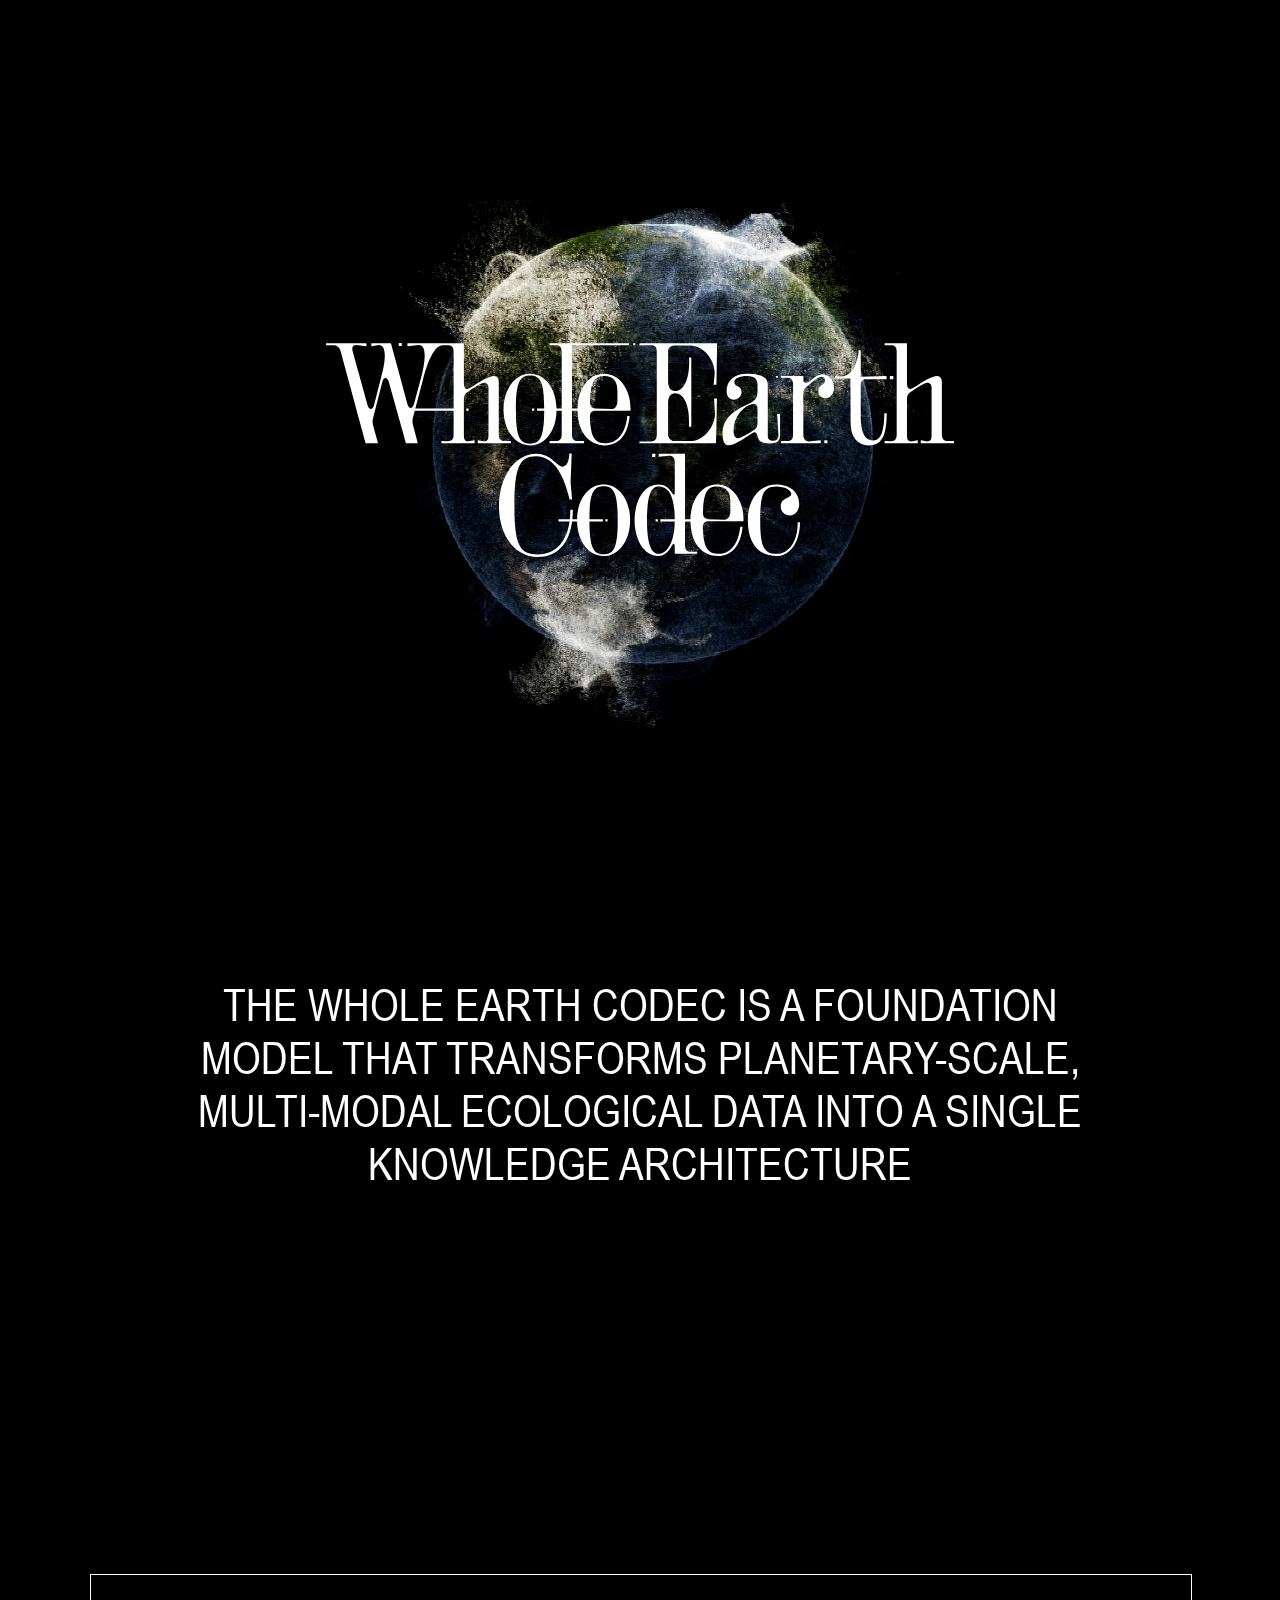
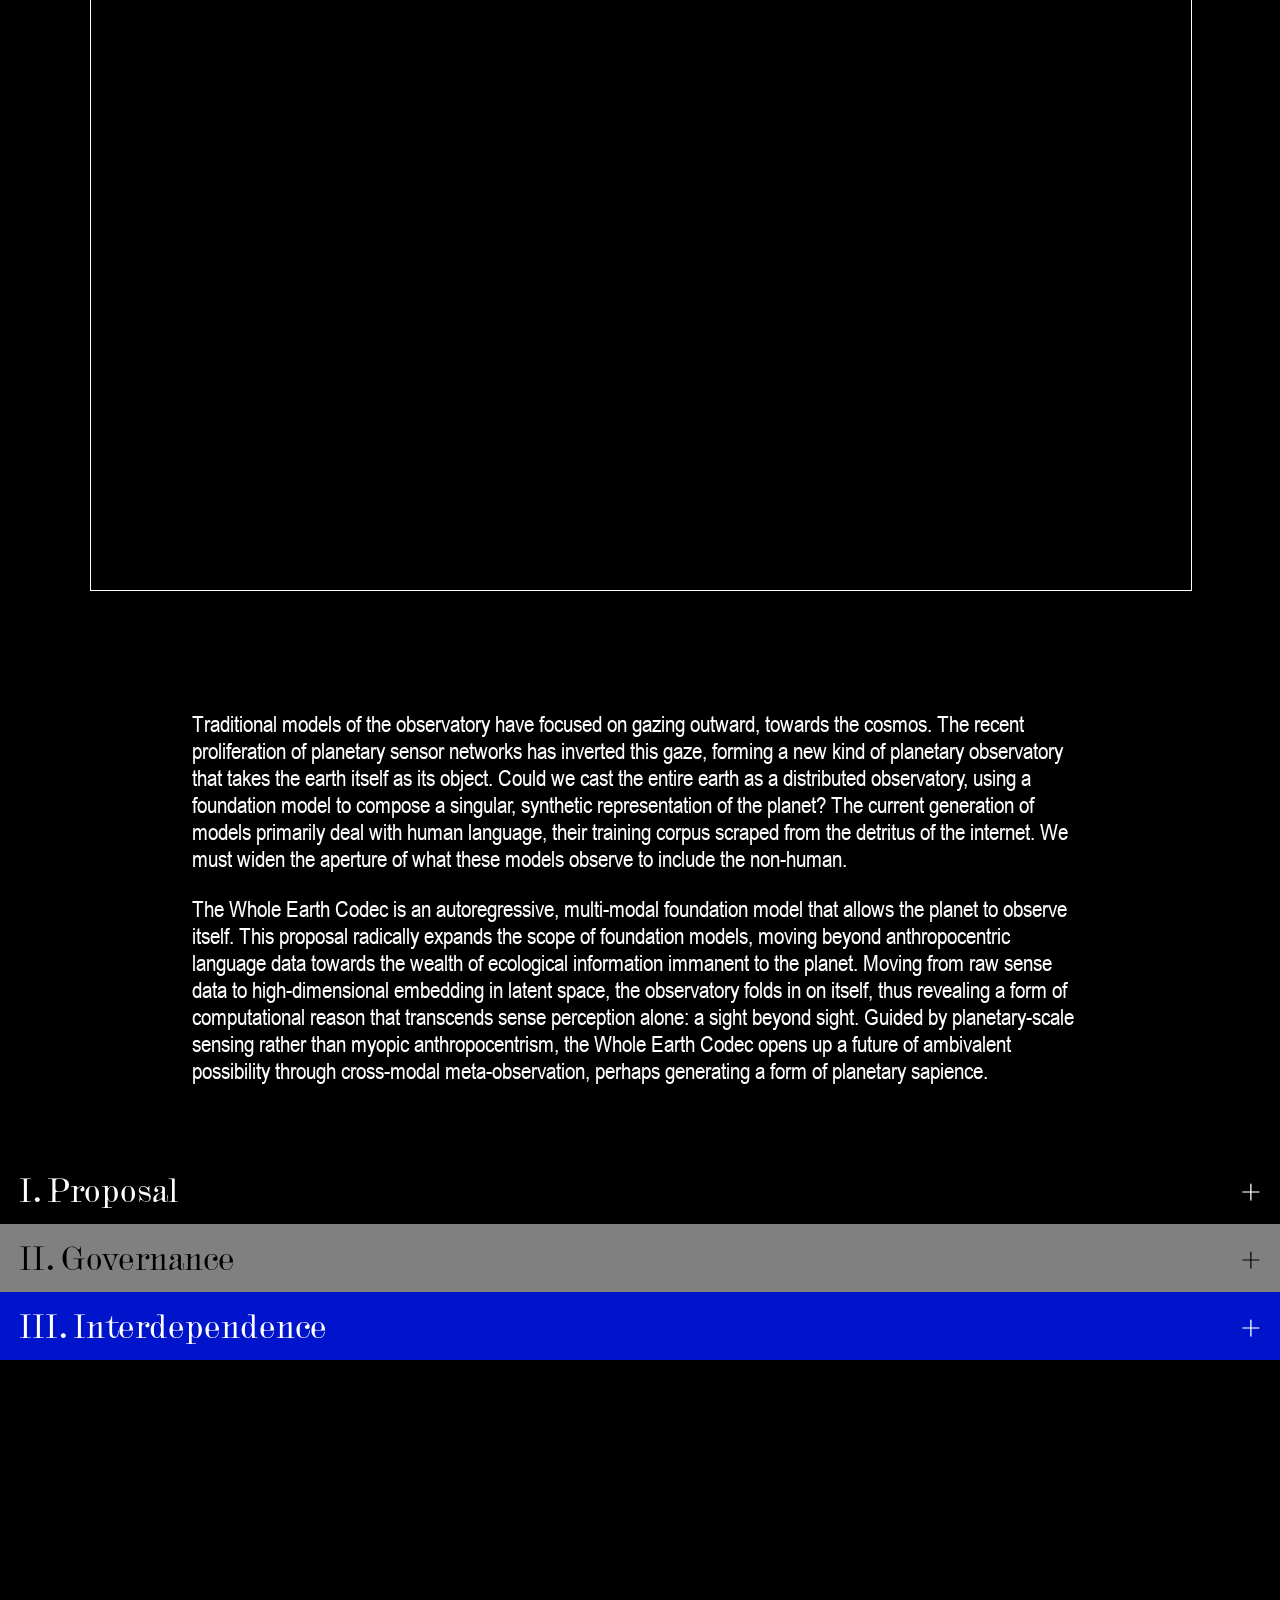
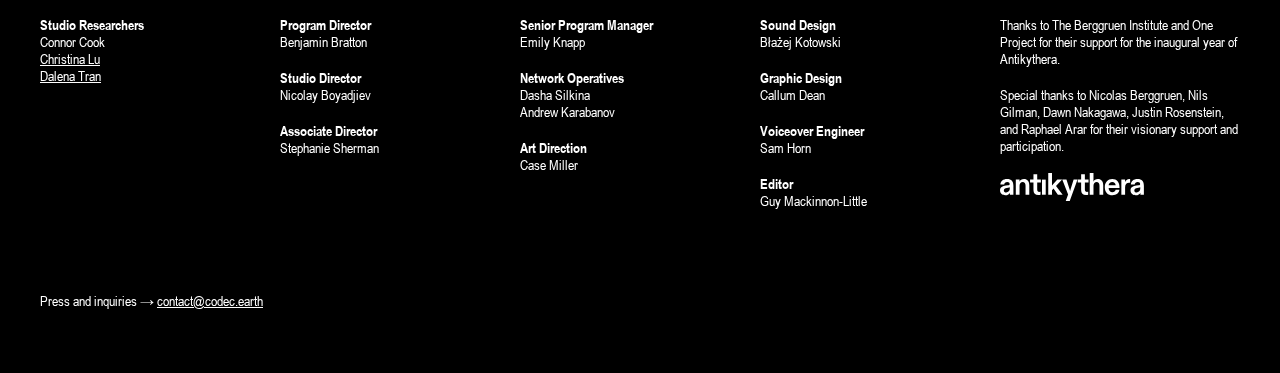
==== commit 842c2e13: "remove case study temp" ====
--- a/index.html
+++ b/index.html
@@ -493,37 +493,7 @@
             <p>
               The Codec attempts to move beyond this unenforceability. Rather than reamining severed from the world, the model is directly integrated within its processes: ecological limits build into design tools rather than imposed from the outside. Much like GPT has been integrated into a variety of language-based applications, the Codec could embed ecological intelligence within the tools used to give shape to the world, from architecture design software, to fishery management, or mining and resource extraction tools. This allows governance to be integrated into the very processes of modifying the earth, rather than imposed posthoc as difficult-to-enforce limitations outside of design processes. This could take the form of automatic constraints built into design tools, limiting the possibility space to better match the contours of complex, multivariate ecosystems as modeled in simulation. Through its statistical processing, the Codec can reveal adverse impacts on parts of the ecosystem and identify necessary limitations that must be placed. TK These limitations are flexible, applied not uniformly throughout a population but attuned to specifics. Through its perpetual sensing and processing of data, the Codec could maintain an open-ended governance of ecological limits.
             </p>
-            <div class="modal" id="cFish">
-              <div class="modalBox">
-                <h2 class="gridItem">2050</h2>
-                <div class="close gridItem">
-                  X
-                </div>
-                <div class="gridItem">
-                  <p>
-                    Rather than pre-planned static routes and seasonal quotas, the Codec generates dynamic “fisherity” maps and schedules that mitigate destructive overfishing practices.
-                  </p>
-                  <p>
-                    These maps and schedules indicate the optimal time periods, geographic zones, and sustainable catch volumes for fishing activity in a given area based on real-time data and predictive modeling of factors related to the overall marine ecosystem health.
-                  </p>
-                  <p>
-                    Some major commercial fishing nations refuse to adopt the Codec’s dynamic fisherity system. They continue to operate on their traditional pre-scheduled routes and fixed quotas in the territories they claim economic exclusion over.
-                  </p>
-                  <p>
-                    The Codec detects that these rogue nations are overfishing and depleting stocks beyond sustainable levels, the Codec lacks any real enforcement capability for actors that deviate from the schedule. Instead, it automatically re-routes legal fishing activity away from the overfished areas, allowing them to recover over time.
-                  </p>
-                  <p>
-                    There is criticism from international fishermen and organizations who have agreed to follow the Codec's fisherity system. They feel it is unfair that they are forced to abide by the maps and fishing rules while the rogue nations continue to overfish without accountability.
-                  </p>
-                  <p>
-                    Surprisingly, rogue fishing nations see their economic yields diminish rapidly compared to fisherity-compliant competitors who are able to access more productive waters. Some rogue fishermen retaliate by attempting to physically disable or spoof some of the Codec’s offshore sensor networks.
-                  </p>
-                  <p>
-                    Over time, adherence to the Codec's fisherity system becomes a commercial advantage and reputational necessity for fishing operators wanting to access prime areas replenished through sustainable practices. The rogue nations find themselves frozen out, stuck plundering increasingly barren waters.
-                  </p>
-                </div>
-              </div>
-            </div>
+            
             <p>
               The Whole Earth Codec thus creates the paradox of:
             </p>
